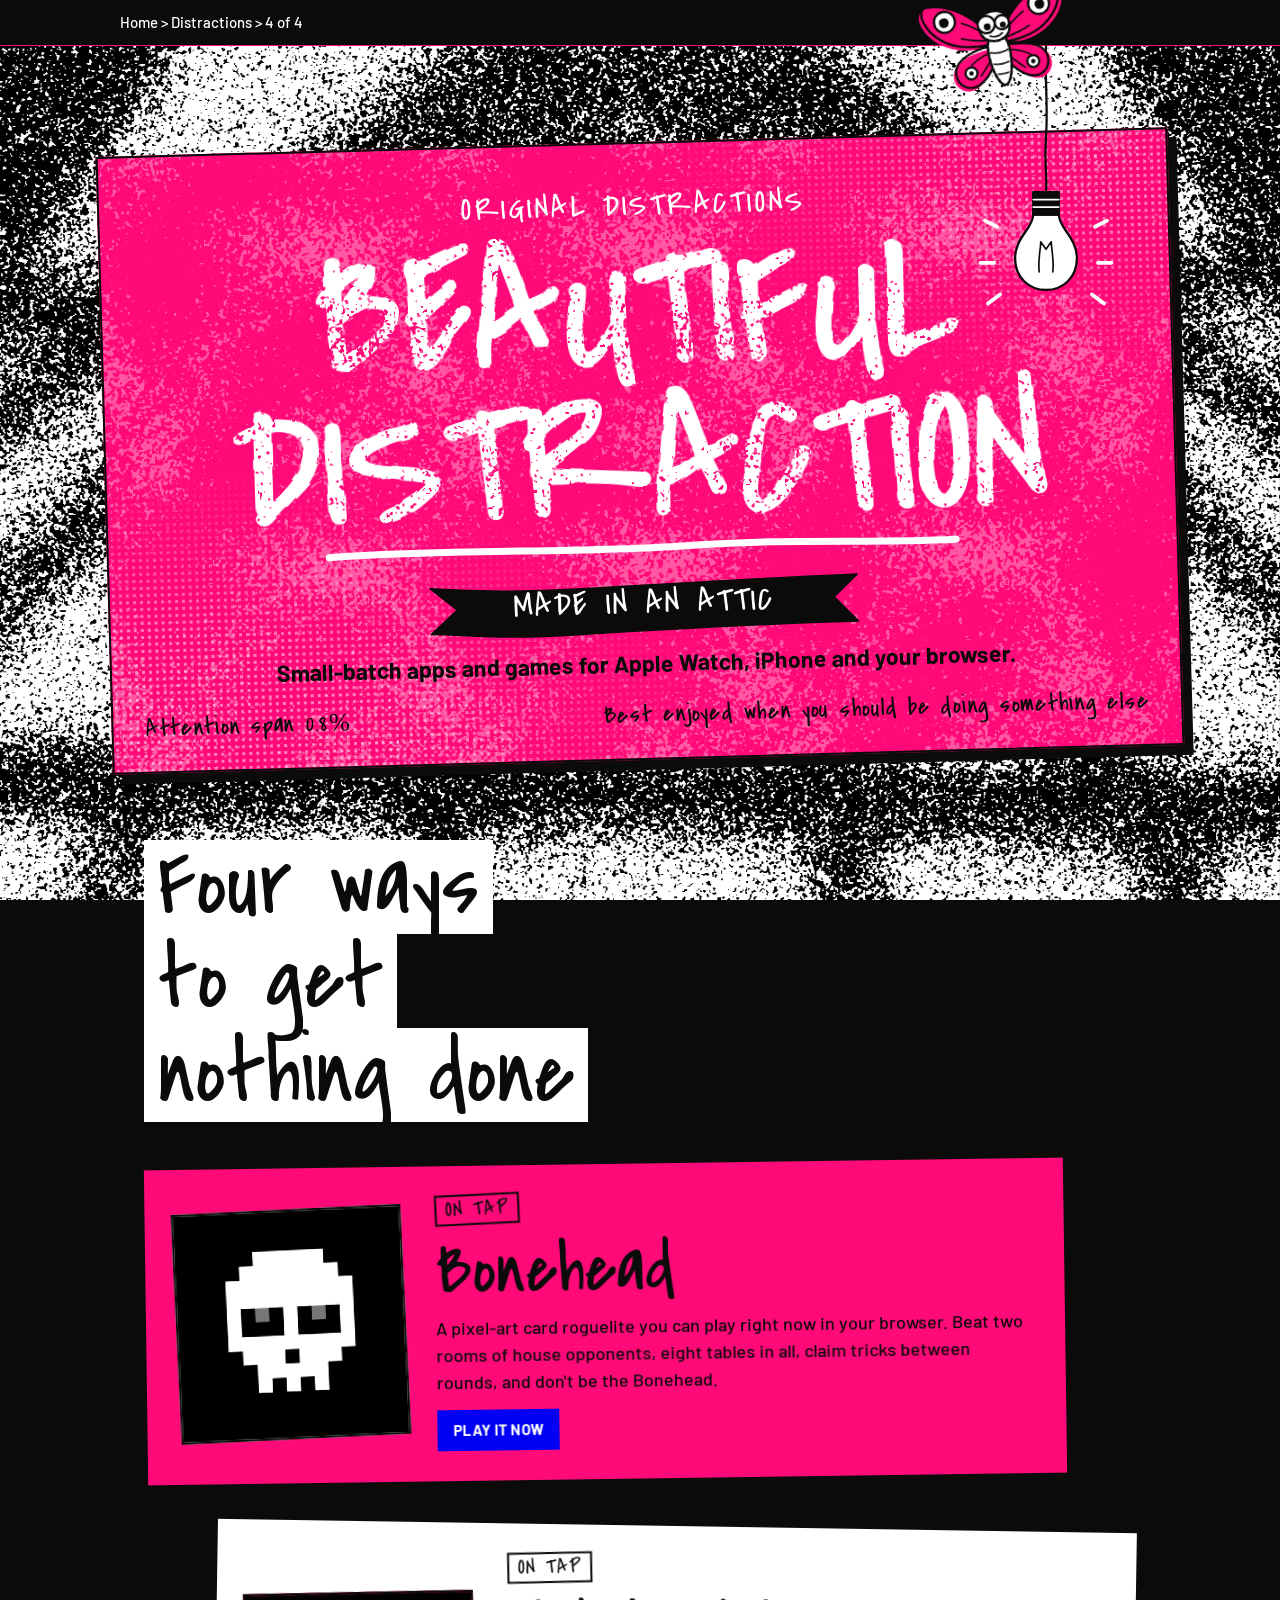
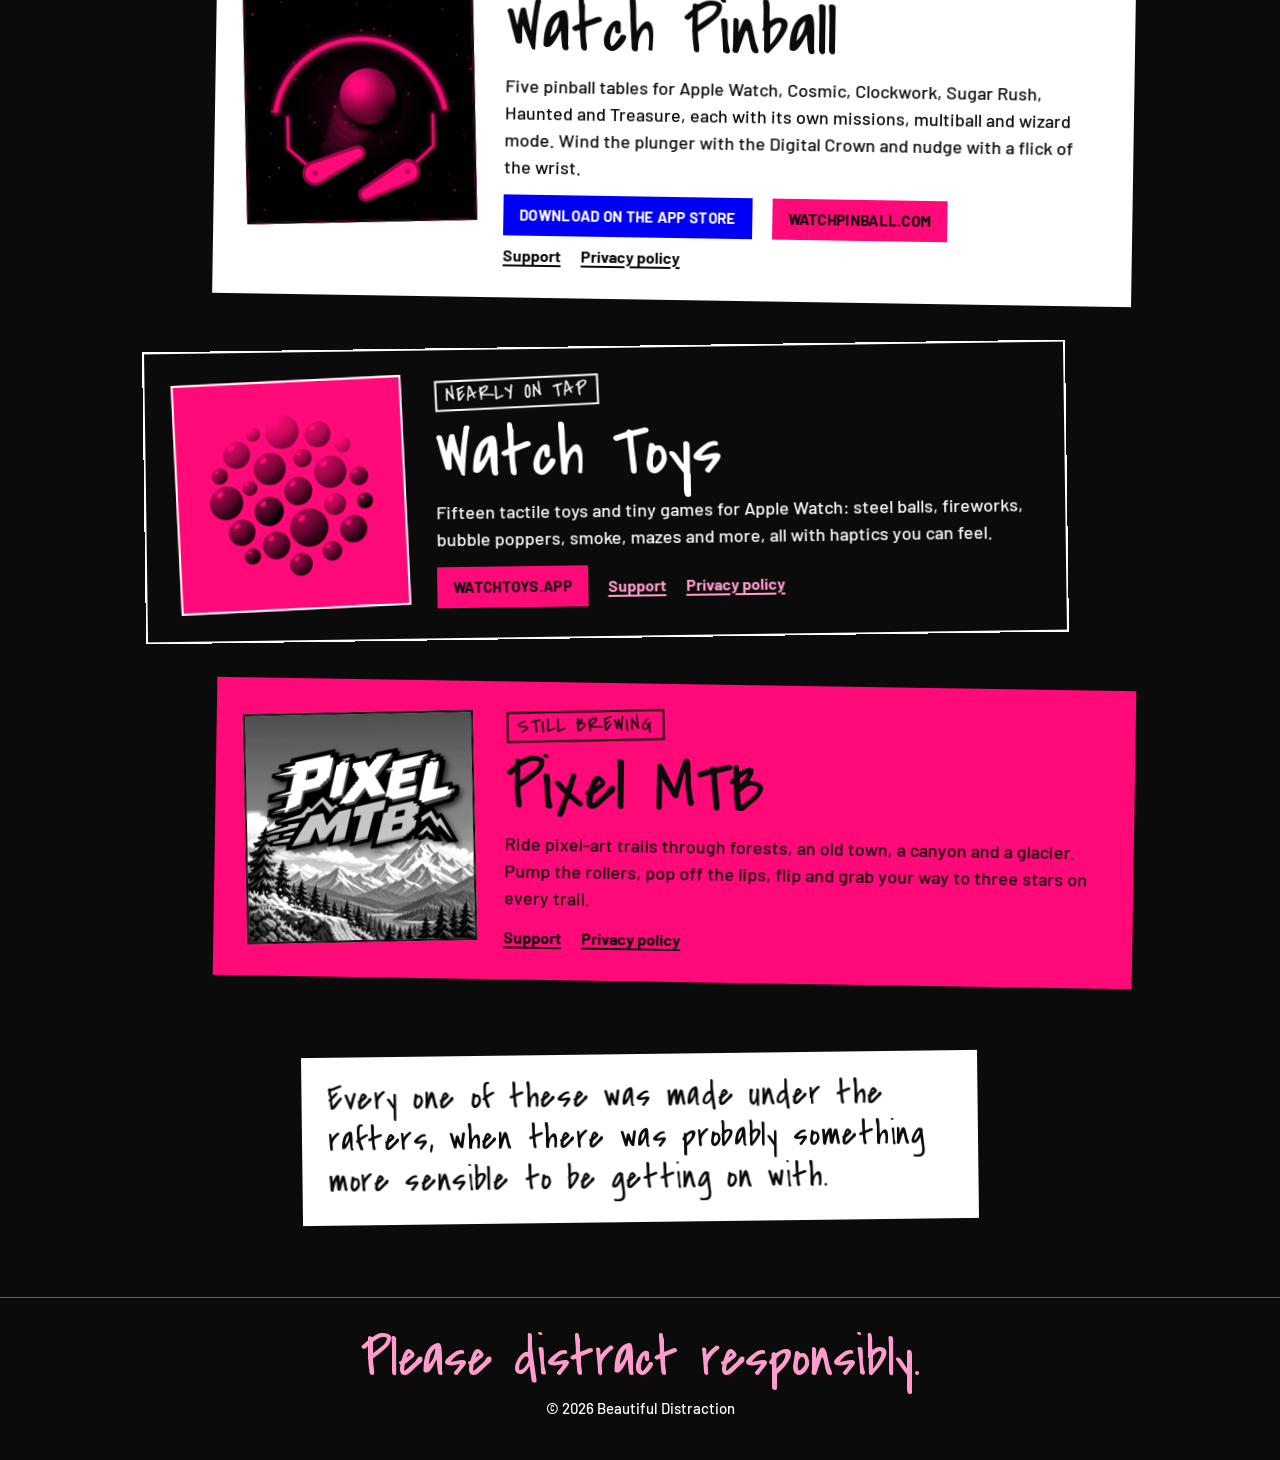
==== index.html @ 8933e2d2 "Home: five Pinball tables, website links become pink buttons Co-Authored-By: Claude Opus 5.5 <norepl" ====
<!doctype html>
<html lang="en">
<head>
<meta charset="utf-8">
<meta name="viewport" content="width=device-width, initial-scale=1">
<title>Beautiful Distraction</title>
<meta name="description" content="Small-batch apps and games for Apple Watch, iPhone and your browser.">
<link rel="canonical" href="https://beautifuldistraction.com/">
<meta property="og:title" content="Beautiful Distraction">
<meta property="og:description" content="Small-batch apps and games. Best enjoyed when you should be doing something else.">
<meta property="og:url" content="https://beautifuldistraction.com/">
<meta property="og:type" content="website">
<link rel="icon" href="images/favicon.svg" type="image/svg+xml">
<link rel="preconnect" href="https://fonts.googleapis.com">
<link rel="preconnect" href="https://fonts.gstatic.com" crossorigin>
<link href="https://fonts.googleapis.com/css2?family=Barlow:wght@500;700&family=Covered+By+Your+Grace&display=swap" rel="stylesheet">
<link rel="stylesheet" href="home/home.css">
</head>
<body>

<!-- Shared drawings: a rough-edge filter, and the moth's wing. -->
<svg width="0" height="0" class="defs" aria-hidden="true">
  <filter id="rough" x="-5%" y="-5%" width="110%" height="110%">
    <feTurbulence type="fractalNoise" baseFrequency="0.035" numOctaves="3" seed="4"/>
    <feDisplacementMap in="SourceGraphic" scale="4"/>
  </filter>
  <symbol id="wing" viewBox="0 0 200 170" overflow="visible">
    <path class="wing-fill" transform="translate(4 4)" d="M104 72C118 46 146 20 178 18c14-1 18 12 12 26-6 16-22 30-40 36-16 5-34 6-46 4Z"/>
    <path class="wing-fill" transform="translate(4 4)" d="M104 88c16-2 38 2 52 14 10 10 8 28-6 34-16 6-34-10-46-34Z"/>
    <path class="line" d="M104 72C118 46 146 20 178 18c14-1 18 12 12 26-6 16-22 30-40 36-16 5-34 6-46 4Z"/>
    <path class="line" d="M104 88c16-2 38 2 52 14 10 10 8 28-6 34-16 6-34-10-46-34Z"/>
    <path class="line thin" d="M108 76c10-10 22-20 34-26M110 80c12-2 24-4 36-10M112 96c10 2 20 6 28 12M110 102c6 8 14 16 20 22"/>
    <circle class="line paper" cx="164" cy="44" r="14"/>
    <circle class="solid" cx="165" cy="45" r="6.5"/>
    <circle class="line paper" cx="142" cy="118" r="8"/>
    <circle class="solid" cx="142" cy="118" r="3"/>
  </symbol>
</svg>

<div class="bar">
  <p>Home &gt; Distractions &gt; 4 of 4</p>
</div>

<header class="hero">
  <div class="label">
    <p class="kicker">Original distractions</p>
    <h1><span>Beautiful</span> <span>Distraction</span></h1>
    <svg class="stroke" viewBox="0 0 600 16" preserveAspectRatio="none" aria-hidden="true"><path d="M6 9C120 3 240 12 340 7s170 3 254 1"/></svg>
    <p class="ribbon">
      <svg viewBox="0 0 560 80" preserveAspectRatio="none" aria-hidden="true"><path d="M8 12c60 6 120 8 188 6s220-8 356-10l-30 30 30 34c-120 0-250 4-356 8S60 76 8 74l34-32Z"/></svg>
      <span>Made in an attic</span>
    </p>
    <p class="lede">Small-batch apps and games for Apple Watch, iPhone and your browser.</p>
    <div class="small-print">
      <span>Attention span 0.8%</span>
      <span>Best enjoyed when you should be doing something else</span>
    </div>
  </div>

  <div class="bulb" aria-hidden="true" title="Wake the moth">
    <svg viewBox="0 0 170 360">
      <path class="line" d="M85 0c-2 40 3 80 0 120s2 50 0 74"/>
      <g class="rays"><path d="M20 240 4 232M16 288H-2M24 330 8 342M150 240l16-8M154 288h18M146 330l16 12"/></g>
      <path class="glass-print" transform="translate(5 5)" d="M68 224c0 18-24 30-24 58 0 26 19 42 41 42s41-16 41-42c0-28-24-40-24-58Z"/>
      <path class="line glass" d="M68 224c0 18-24 30-24 58 0 26 19 42 41 42s41-16 41-42c0-28-24-40-24-58Z"/>
      <path class="line thin" d="M76 300c-2-16 2-30 2-40l7 10 7-10c0 10 4 24 2 40"/>
      <path class="line cap" d="M68 194h34v30H68Z"/>
      <path class="line thin" d="M68 204h34M68 214h34"/>
    </svg>
  </div>
  <p id="tink" class="tink" aria-hidden="true">tink!</p>
</header>

<main>
  <h2 class="knockout"><span>Four ways</span> <span>to get</span> <span>nothing done</span></h2>

  <div class="apps">
    <section class="app pink">
      <div class="print"><img src="images/bonehead-icon.png" alt="Bonehead icon" width="256" height="256"></div>
      <div>
        <p class="stamp">On tap</p>
        <h3>Bonehead</h3>
        <p>A pixel-art card roguelite you can play right now in your browser. Beat two rooms of house opponents, eight tables in all, claim tricks between rounds, and don't be the Bonehead.</p>
        <div class="links">
          <a class="store" href="https://messyp.github.io/bonehead/">Play it now</a>
        </div>
      </div>
    </section>

    <section class="app white">
      <div class="print"><img src="images/watch-pinball-icon.png" alt="Watch Pinball icon" width="256" height="256"></div>
      <div>
        <p class="stamp">On tap</p>
        <h3>Watch Pinball</h3>
        <p>Five pinball tables for Apple Watch, Cosmic, Clockwork, Sugar Rush, Haunted and Treasure, each with its own missions, multiball and wizard mode. Wind the plunger with the Digital Crown and nudge with a flick of the wrist.</p>
        <div class="links">
          <a class="store" href="https://apps.apple.com/app/id6822812366">Download on the App Store</a>
          <a class="site" href="https://watchpinball.com">watchpinball.com</a>
          <span class="minor"><a href="watch-pinball/">Support</a><a href="watch-pinball/privacy/">Privacy policy</a></span>
        </div>
      </div>
    </section>

    <section class="app black">
      <div class="print"><img src="images/watch-toys-icon.png" alt="Watch Toys icon" width="256" height="256"></div>
      <div>
        <p class="stamp">Nearly on tap</p>
        <h3>Watch Toys</h3>
        <p>Fifteen tactile toys and tiny games for Apple Watch: steel balls, fireworks, bubble poppers, smoke, mazes and more, all with haptics you can feel.</p>
        <div class="links">
          <a class="site" href="https://watchtoys.app">watchtoys.app</a>
          <span class="minor"><a href="watch-toys/">Support</a><a href="watch-toys/privacy/">Privacy policy</a></span>
        </div>
      </div>
    </section>

    <section class="app pink">
      <div class="print"><img src="images/pixel-mtb-icon.png" alt="Pixel MTB icon" width="256" height="256"></div>
      <div>
        <p class="stamp">Still brewing</p>
        <h3>Pixel MTB</h3>
        <p>Ride pixel-art trails through forests, an old town, a canyon and a glacier. Pump the rollers, pop off the lips, flip and grab your way to three stars on every trail.</p>
        <div class="links">
          <span class="minor"><a href="pixel-mtb/">Support</a><a href="pixel-mtb/privacy/">Privacy policy</a></span>
        </div>
      </div>
    </section>
  </div>

  <section class="note">
    <p>Every one of these was made under the rafters, when there was probably something more sensible to be getting on with.</p>
  </section>
</main>

<footer>
  <p class="sign-off">Please distract responsibly.</p>
  <p>© 2026 Beautiful Distraction</p>
</footer>

<!-- The moth. It ignores clicks, so it can never get in the way of a link. Click the bulb to wake it. -->
<svg id="moth" class="moth" viewBox="0 0 200 170" aria-hidden="true">
  <g class="wing-l"><use href="#wing" width="200" height="170" transform="translate(200 0) scale(-1 1)"/></g>
  <g class="wing-r"><use href="#wing" width="200" height="170"/></g>
  <g class="body">
    <path class="line thin" d="M92 44C86 30 78 22 66 14M108 44c6-14 14-22 26-30"/>
    <path class="line thin" d="M84 32l-8 2M79 26l-8 1M73 20l-7 0M116 32l8 2M121 26l8 1M127 20l7 0"/>
    <path class="line fuzz" d="M100 72c16 0 16 26 13 44-2 14-8 26-13 26s-11-12-13-26c-3-18-3-44 13-44Z"/>
    <path class="line thin" d="M88 96c8 3 16 3 24 0M90 112c7 2 13 2 20 0M93 126c5 1 9 1 14 0"/>
    <path class="line fuzz" d="M100 42c16 0 22 12 20 24-1 10-10 16-20 16s-19-6-20-16c-2-12 4-24 20-24Z"/>
    <circle class="line paper" cx="90" cy="58" r="11.5"/>
    <circle class="line paper" cx="111" cy="59" r="9.5"/>
    <g id="pupils"><circle class="solid" cx="90" cy="58" r="4.6"/><circle class="solid" cx="111" cy="59" r="4"/></g>
    <path class="line thin" d="M92 74c5 3 11 3 17-1"/>
  </g>
</svg>

<script src="home/moth.js"></script>
</body>
</html>
---- home/home.css ----
/* Beautiful Distraction: one loud ink, a photocopier and a marker pen. */
:root {
  --ink: #ff0a78;
  --ink-pale: #ff9ccb;
  --black: #0b0b0b;
  --paper: #fff;
  --blue: #0000f5;
  --display: "Covered By Your Grace", "Marker Felt", cursive;
  --hand: "Covered By Your Grace", "Marker Felt", cursive;
  --text: "Barlow", -apple-system, BlinkMacSystemFont, "Segoe UI", system-ui, sans-serif;
  --title: clamp(64px, 16vw, 176px);
  --heading: clamp(52px, 9vw, 92px);
  --name: clamp(50px, 6.6vw, 72px);
}

* { box-sizing: border-box; }
html { -webkit-text-size-adjust: 100%; }
body {
  margin: 0;
  overflow-x: hidden;
  background: var(--black);
  color: var(--black);
  font: 500 18px/1.5 var(--text);
}
body::before {               /* the photocopied attic, fixed behind everything */
  content: "";
  position: fixed;
  inset: 0;
  z-index: -1;
  background: url(paper.png) center / cover;
}
p, h1, h2, h3 { margin: 0; }
img { display: block; max-width: 100%; height: auto; }
.defs { position: absolute; }

/* Line drawing, shared by the moth and the bulb. */
.line { fill: none; stroke: var(--black); stroke-width: 3; stroke-linecap: round; stroke-linejoin: round; }
.line.thin { stroke-width: 2.2; }
.line.paper { fill: var(--paper); }
.line.fuzz { fill: var(--paper); stroke-dasharray: 5 2.5; stroke-width: 3.4; }
.solid { fill: var(--black); }
.wing-fill { fill: var(--ink); }

.bar { background: var(--black); color: var(--paper); border-bottom: 1px solid var(--ink); padding: 11px 24px; font-size: 15px; }
.bar p { max-width: 1040px; margin: 0 auto; }

/* The big label. */
.hero { position: relative; max-width: 1120px; margin: 0 auto; padding: 96px 24px 72px; }
.label {
  position: relative;
  overflow: hidden;
  padding: 44px 32px 30px;
  text-align: center;
  color: var(--paper);
  background: var(--ink);
  border: 2px solid var(--black);
  transform: rotate(-1.6deg);
  box-shadow: 9px 10px 0 var(--black);
}
.label::before {            /* halftone in two corners */
  content: "";
  position: absolute;
  inset: 0;
  background: radial-gradient(circle, rgba(255,255,255,.5) 1.3px, transparent 1.9px) 0 0 / 7px 7px;
  -webkit-mask-image: radial-gradient(60% 50% at 0% 100%, #000 45%, transparent 100%), radial-gradient(50% 45% at 100% 0%, #000 30%, transparent 100%);
          mask-image: radial-gradient(60% 50% at 0% 100%, #000 45%, transparent 100%), radial-gradient(50% 45% at 100% 0%, #000 30%, transparent 100%);
}
.label::after {             /* pale mottling across the flat colour */
  content: "";
  position: absolute;
  inset: 0;
  background: url(speck.png);
  opacity: .32;
  pointer-events: none;
}
.label > * { position: relative; z-index: 1; }
.kicker { font: 400 clamp(21px, 3.1vw, 32px)/1.1 var(--hand); letter-spacing: .08em; text-transform: uppercase; }
h1 {
  margin: 12px 0 2px;
  font: 400 var(--title)/.86 var(--display);
  text-transform: uppercase;
  -webkit-text-stroke: .012em currentColor;
  filter: url(#rough);
  -webkit-mask-image: url(ink.png);
          mask-image: url(ink.png);
}
h1 span { display: block; }
.stroke { display: block; width: min(76%, 640px); height: 16px; margin: 0 auto 18px; overflow: visible; }
.stroke path { fill: none; stroke: var(--paper); stroke-width: 7; stroke-linecap: round; vector-effect: non-scaling-stroke; }
.ribbon { position: relative; width: min(100%, 440px); margin: 0 auto 16px; padding: 12px 36px 13px; font: 400 clamp(23px, 3.4vw, 34px)/1 var(--hand); letter-spacing: .06em; text-transform: uppercase; }
.ribbon svg { position: absolute; inset: 0; width: 100%; height: 100%; overflow: visible; }
.ribbon path { fill: var(--black); stroke: var(--black); stroke-width: 2; stroke-linejoin: round; }
.ribbon span { position: relative; }
.lede { font: 700 clamp(18px, 2.2vw, 23px)/1.3 var(--text); color: var(--black); }
.small-print {
  display: flex;
  justify-content: space-between;
  gap: 8px 24px;
  flex-wrap: wrap;
  margin-top: 22px;
  color: var(--black);
  font: 400 25px/1.1 var(--hand);
  letter-spacing: .03em;
}

/* The bulb hangs from the bar, over the label's corner. */
.bulb { cursor: pointer; position: absolute; top: 0; right: clamp(8px, 7vw, 92px); z-index: 3; width: clamp(86px, 12vw, 128px); transform-origin: 50% 0; animation: sway 7s ease-in-out infinite; }
.bulb svg { display: block; overflow: visible; }
.glass { fill: var(--paper); }
.glass-print { fill: var(--ink); }
.cap { fill: var(--black); }
.bulb .thin + .cap + .thin { stroke: var(--paper); }
.rays path { fill: none; stroke: var(--paper); stroke-width: 5; stroke-linecap: round; paint-order: stroke; }
.bulb.bonk { animation: bonk .5s ease-out; }
@keyframes sway { 50% { transform: rotate(1.4deg); } 0%, 100% { transform: rotate(-1.4deg); } }
@keyframes bonk { 25% { transform: rotate(-5deg); } 60% { transform: rotate(3deg); } 100% { transform: rotate(0); } }

.tink {
  position: fixed;
  left: 0; top: 0;
  z-index: 11;
  margin: 0;
  padding: 0 8px 1px;
  background: var(--black);
  color: var(--paper);
  font: 400 26px/1.1 var(--hand);
  letter-spacing: .04em;
  opacity: 0;
  pointer-events: none;
}
.tink.on { animation: tink .8s ease-out; }
@keyframes tink { 0% { opacity: 1; translate: 0 0; rotate: -8deg; } 70% { opacity: 1; } 100% { opacity: 0; translate: 10px -26px; rotate: 5deg; } }

/* The moth. */
.moth { position: fixed; left: 0; top: 0; z-index: 10; width: 150px; pointer-events: none; overflow: visible; will-change: transform; }
.wing-l, .wing-r { transform-box: view-box; transform-origin: 100px 85px; animation: flap .15s ease-in-out infinite alternate; }
@keyframes flap { to { transform: scaleX(.5); } }
.moth.resting .wing-l, .moth.resting .wing-r { animation: none; transform: scaleX(.68); transition: transform .4s; }

/* Page content. */
main { max-width: 1040px; margin: 0 auto; padding: 0 24px; }
.knockout { margin: 8px 0 40px; font: 400 var(--heading)/1 var(--display); }
.knockout span { display: table; padding: 0 14px 2px; background: var(--paper); }

.apps { display: grid; gap: 44px; }
.app {
  position: relative;
  display: grid;
  grid-template-columns: minmax(0, 230px) 1fr;
  gap: 30px;
  align-items: center;
  padding: 28px 30px 30px;
  border: 2px solid var(--black);
}
.app:nth-child(odd)  { transform: rotate(-.8deg); margin-right: 7%; }
.app:nth-child(even) { transform: rotate(.9deg); margin-left: 7%; }
.pink  { background: var(--ink); }
.white { background: var(--paper); }
.black { background: var(--black); border-color: var(--paper); color: var(--paper); }
.app h3 { font: 400 var(--name)/1 var(--display); margin: 2px 0 8px; }
.app p { margin-bottom: 14px; }

/* App icons printed in one ink. Point at one and it shows its true colours. */
.print { background: var(--ink); border: 2px solid var(--black); transform: rotate(-2deg); }
.pink .print { background: var(--paper); }
.black .print { border-color: var(--paper); }
.print img { width: 100%; filter: grayscale(1) contrast(1.3); mix-blend-mode: multiply; transition: filter .2s; }
.app:hover .print img { filter: none; mix-blend-mode: normal; }

.stamp {
  display: inline-block;
  margin: 0 0 8px !important;
  padding: 1px 9px 2px;
  font: 400 21px/1.15 var(--hand);
  letter-spacing: .05em;
  text-transform: uppercase;
  border: 2px solid currentColor;
  transform: rotate(-2deg);
}
.links { display: flex; flex-wrap: wrap; align-items: center; gap: 8px 20px; font-weight: 700; font-size: 16px; }
.links a { color: inherit; text-underline-offset: 3px; text-decoration-thickness: 2px; }
.black .links a { color: var(--ink-pale); }
.minor { display: flex; gap: 20px; }
.links a:focus-visible { outline: 3px solid var(--blue); outline-offset: 2px; }
.links a.store { padding: 9px 16px; background: var(--blue); color: var(--paper); text-decoration: none; letter-spacing: .02em; text-transform: uppercase; font-size: 15px; }
.links a.store:hover { background: var(--ink); color: var(--black); }
.links a.site { padding: 9px 16px; background: var(--ink); color: var(--black); text-decoration: none; letter-spacing: .02em; text-transform: uppercase; font-size: 15px; }
.links a.site:hover { background: var(--blue); color: var(--paper); }

.note { margin: 68px auto 0; max-width: 680px; padding: 22px 26px 24px; background: var(--paper); border: 2px solid var(--black); transform: rotate(-.7deg); font: 400 clamp(26px, 3.6vw, 34px)/1.2 var(--hand); letter-spacing: .02em; }

footer { margin-top: 72px; padding: 30px 24px 40px; background: var(--black); color: var(--paper); text-align: center; font-size: 15px; border-top: 1px solid var(--ink); }
.sign-off { font: 400 clamp(38px, 5.4vw, 56px)/1.1 var(--display); color: var(--ink-pale); margin-bottom: 8px; }

@media (max-width: 640px) {
  body { font-size: 17px; }
  .bar { padding-inline: 16px; }
  .hero { padding: 132px 16px 52px; }
  .label { padding: 30px 16px 22px; box-shadow: 6px 7px 0 var(--black); }
  main { padding: 0 16px; }
  .app { grid-template-columns: 1fr; gap: 18px; padding: 20px 18px 22px; }
  .app:nth-child(n) { margin-inline: 0; }
  .print { width: 150px; }
  .small-print { justify-content: center; text-align: center; }
  .moth { width: 96px; }
}

@media (prefers-reduced-motion: reduce) {
  .bulb, .bulb.bonk, .wing-l, .wing-r, .tink.on { animation: none; }
}
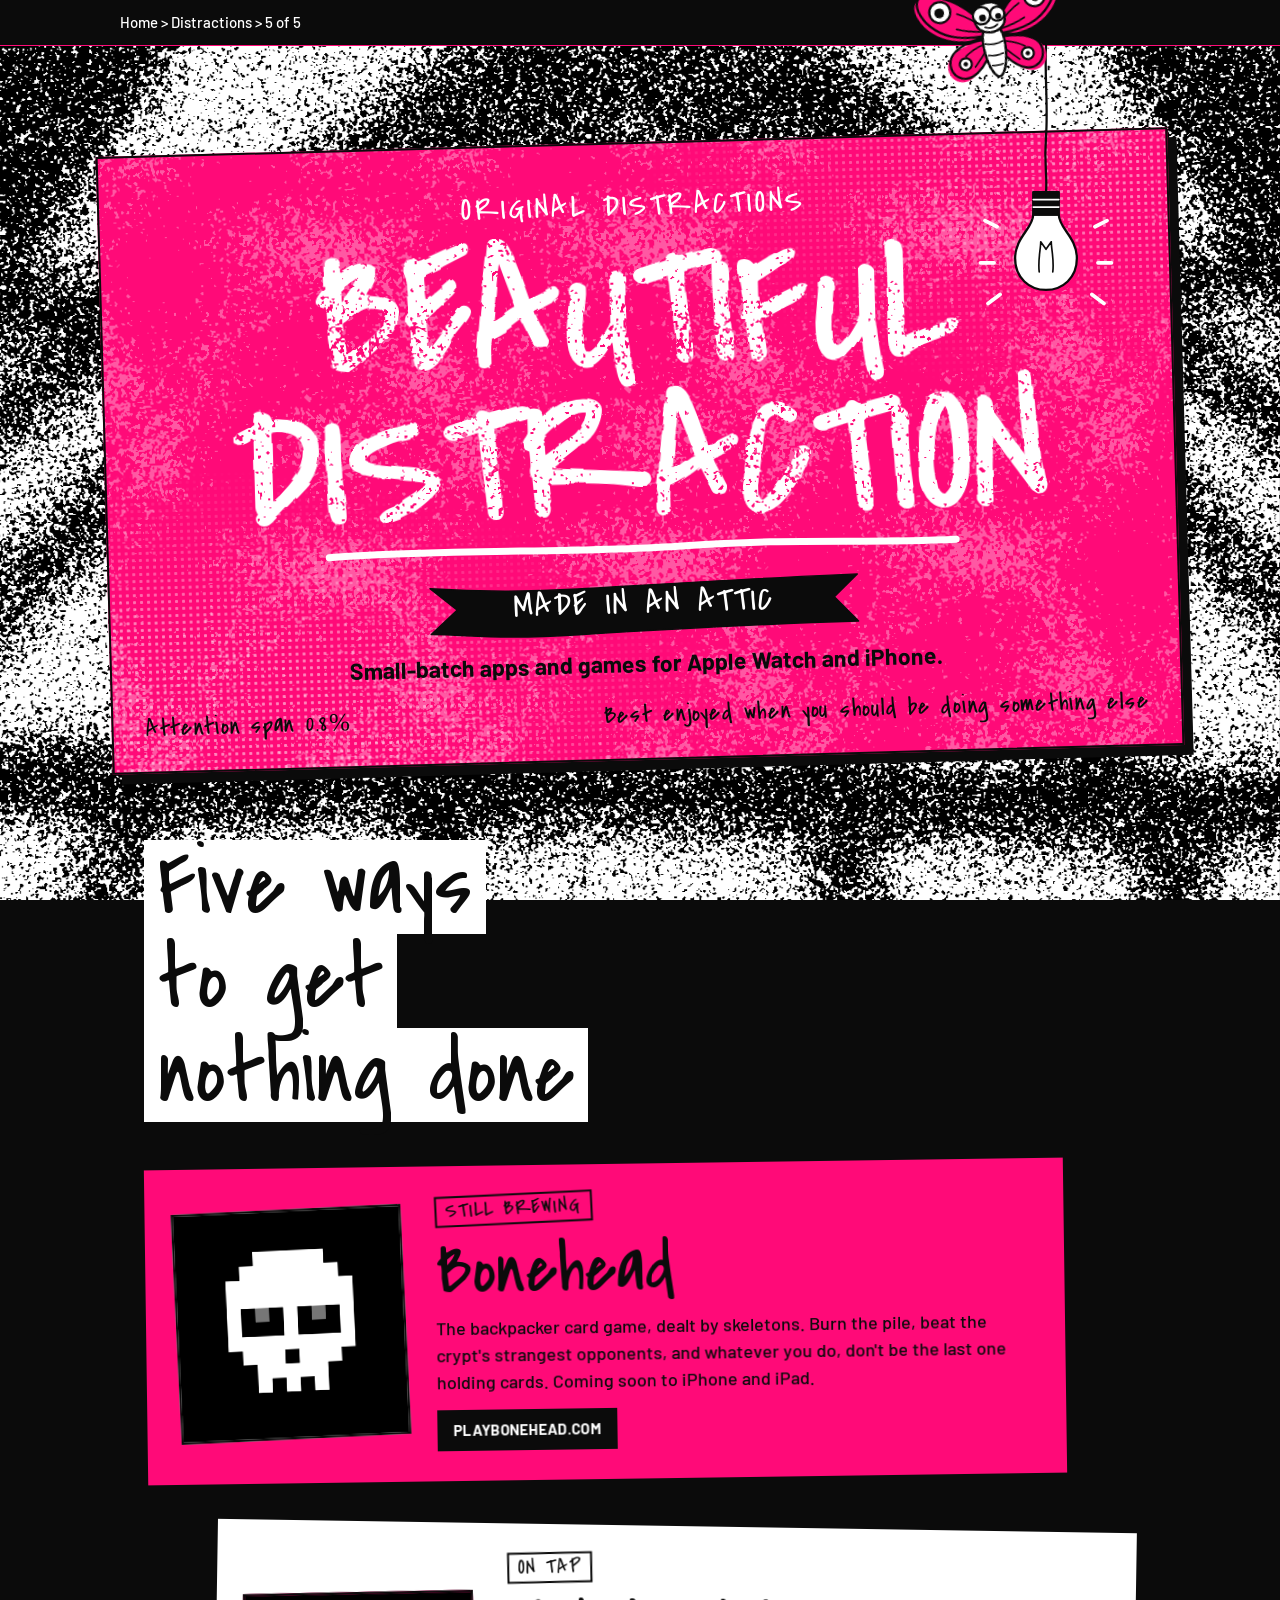
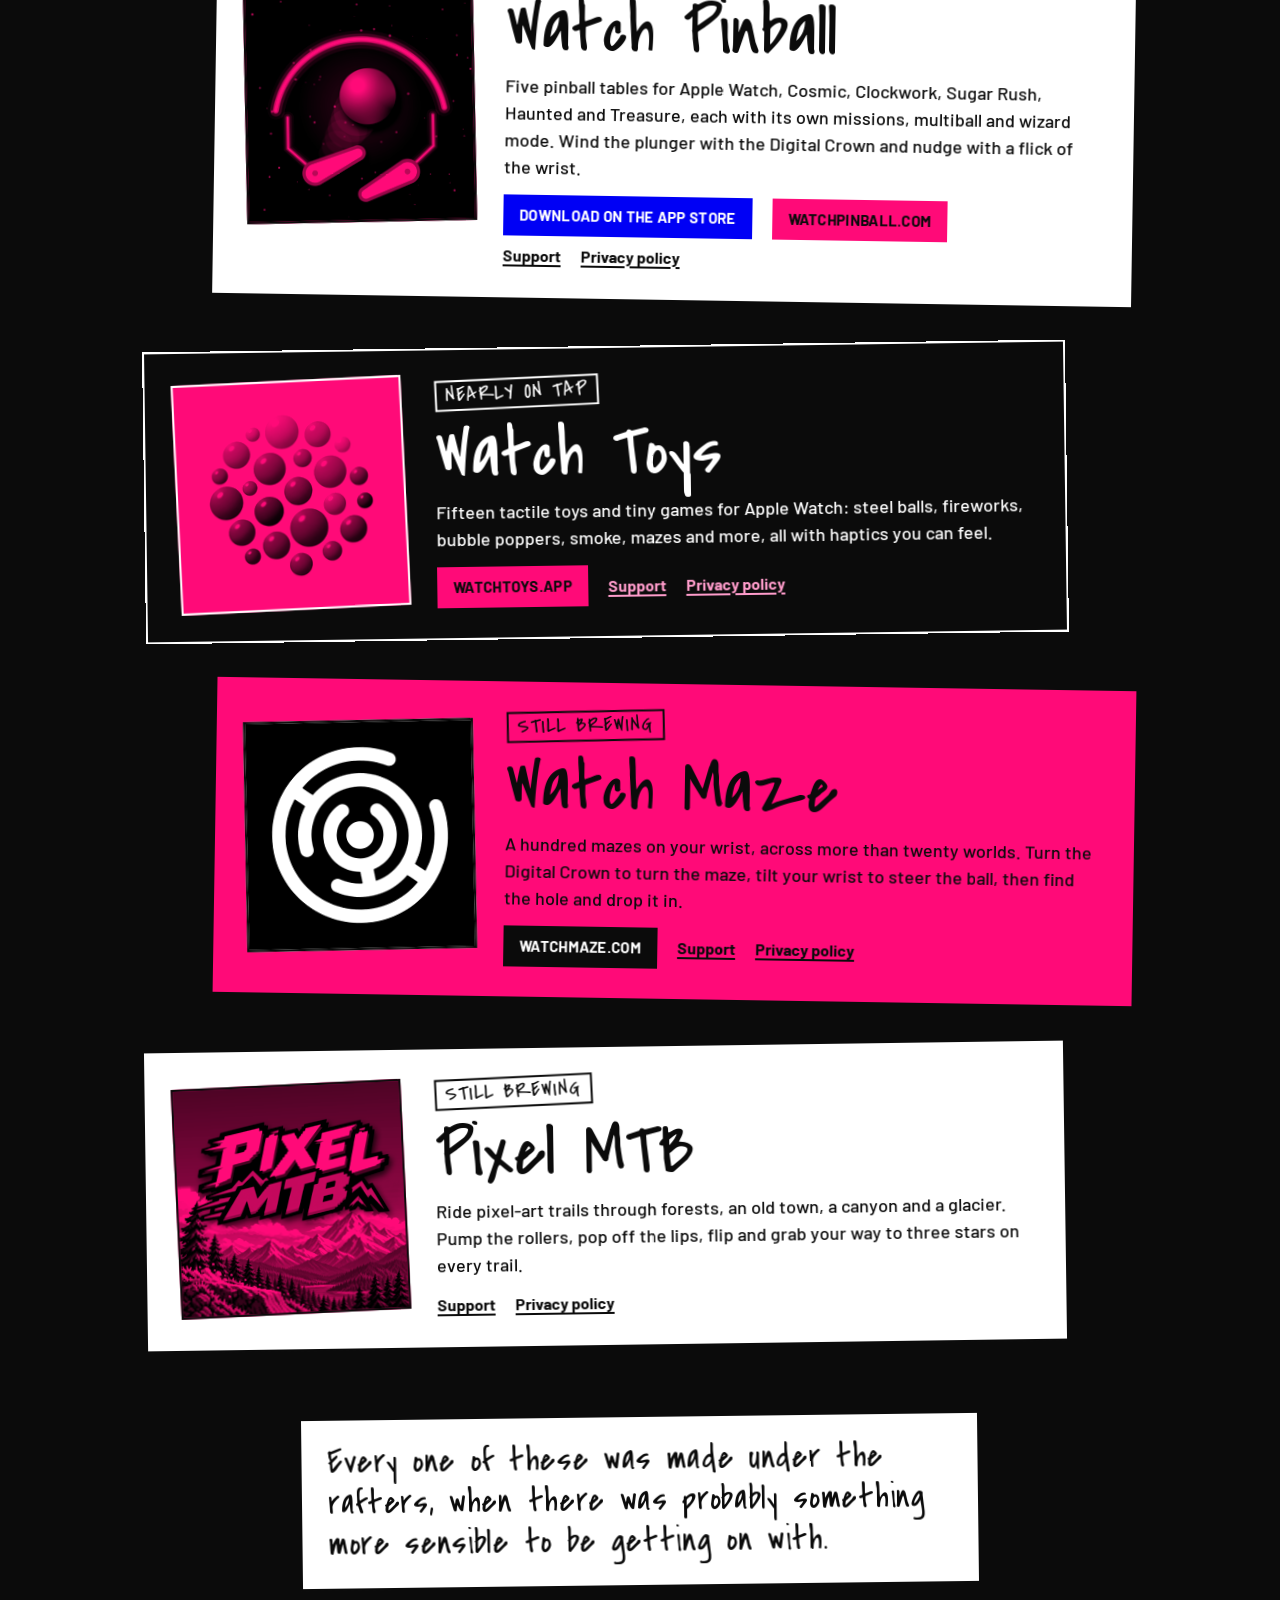
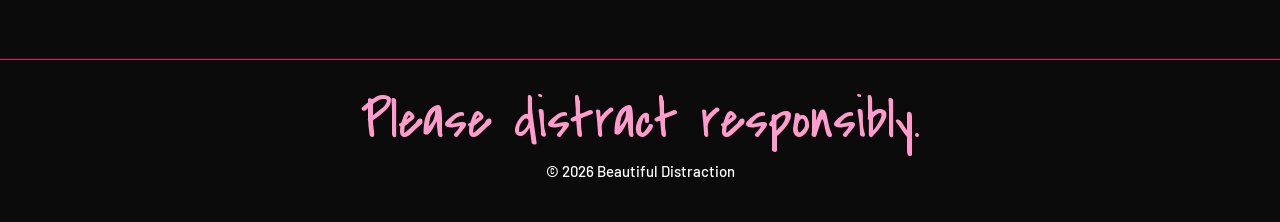
==== commit 9a8259e5: "Home: add Watch Maze, Bonehead links to playbonehead.com Watch Maze gets a card linking to watchmaze" ====
--- a/index.html
+++ b/index.html
@@ -4,7 +4,7 @@
 <meta charset="utf-8">
 <meta name="viewport" content="width=device-width, initial-scale=1">
 <title>Beautiful Distraction</title>
-<meta name="description" content="Small-batch apps and games for Apple Watch, iPhone and your browser.">
+<meta name="description" content="Small-batch apps and games for Apple Watch and iPhone.">
 <link rel="canonical" href="https://beautifuldistraction.com/">
 <meta property="og:title" content="Beautiful Distraction">
 <meta property="og:description" content="Small-batch apps and games. Best enjoyed when you should be doing something else.">
@@ -38,7 +38,7 @@
 </svg>
 
 <div class="bar">
-  <p>Home &gt; Distractions &gt; 4 of 4</p>
+  <p>Home &gt; Distractions &gt; 5 of 5</p>
 </div>
 
 <header class="hero">
@@ -50,7 +50,7 @@
       <svg viewBox="0 0 560 80" preserveAspectRatio="none" aria-hidden="true"><path d="M8 12c60 6 120 8 188 6s220-8 356-10l-30 30 30 34c-120 0-250 4-356 8S60 76 8 74l34-32Z"/></svg>
       <span>Made in an attic</span>
     </p>
-    <p class="lede">Small-batch apps and games for Apple Watch, iPhone and your browser.</p>
+    <p class="lede">Small-batch apps and games for Apple Watch and iPhone.</p>
     <div class="small-print">
       <span>Attention span 0.8%</span>
       <span>Best enjoyed when you should be doing something else</span>
@@ -72,17 +72,17 @@
 </header>
 
 <main>
-  <h2 class="knockout"><span>Four ways</span> <span>to get</span> <span>nothing done</span></h2>
+  <h2 class="knockout"><span>Five ways</span> <span>to get</span> <span>nothing done</span></h2>
 
   <div class="apps">
     <section class="app pink">
       <div class="print"><img src="images/bonehead-icon.png" alt="Bonehead icon" width="256" height="256"></div>
       <div>
-        <p class="stamp">On tap</p>
+        <p class="stamp">Still brewing</p>
         <h3>Bonehead</h3>
-        <p>A pixel-art card roguelite you can play right now in your browser. Beat two rooms of house opponents, eight tables in all, claim tricks between rounds, and don't be the Bonehead.</p>
+        <p>The backpacker card game, dealt by skeletons. Burn the pile, beat the crypt's strangest opponents, and whatever you do, don't be the last one holding cards. Coming soon to iPhone and iPad.</p>
         <div class="links">
-          <a class="store" href="https://messyp.github.io/bonehead/">Play it now</a>
+          <a class="site" href="https://playbonehead.com">playbonehead.com</a>
         </div>
       </div>
     </section>
@@ -115,6 +115,19 @@
     </section>
 
     <section class="app pink">
+      <div class="print"><img src="images/watch-maze-icon.png" alt="Watch Maze icon" width="256" height="256"></div>
+      <div>
+        <p class="stamp">Still brewing</p>
+        <h3>Watch Maze</h3>
+        <p>A hundred mazes on your wrist, across more than twenty worlds. Turn the Digital Crown to turn the maze, tilt your wrist to steer the ball, then find the hole and drop it in.</p>
+        <div class="links">
+          <a class="site" href="https://watchmaze.com">watchmaze.com</a>
+          <span class="minor"><a href="https://watchmaze.com/support/">Support</a><a href="https://watchmaze.com/privacy/">Privacy policy</a></span>
+        </div>
+      </div>
+    </section>
+
+    <section class="app white">
       <div class="print"><img src="images/pixel-mtb-icon.png" alt="Pixel MTB icon" width="256" height="256"></div>
       <div>
         <p class="stamp">Still brewing</p>
--- a/home/home.css
+++ b/home/home.css
@@ -186,6 +186,8 @@
 .links a.store:hover { background: var(--ink); color: var(--black); }
 .links a.site { padding: 9px 16px; background: var(--ink); color: var(--black); text-decoration: none; letter-spacing: .02em; text-transform: uppercase; font-size: 15px; }
 .links a.site:hover { background: var(--blue); color: var(--paper); }
+.pink .links a.site { background: var(--black); color: var(--paper); }
+.pink .links a.site:hover { background: var(--blue); }
 
 .note { margin: 68px auto 0; max-width: 680px; padding: 22px 26px 24px; background: var(--paper); border: 2px solid var(--black); transform: rotate(-.7deg); font: 400 clamp(26px, 3.6vw, 34px)/1.2 var(--hand); letter-spacing: .02em; }
 
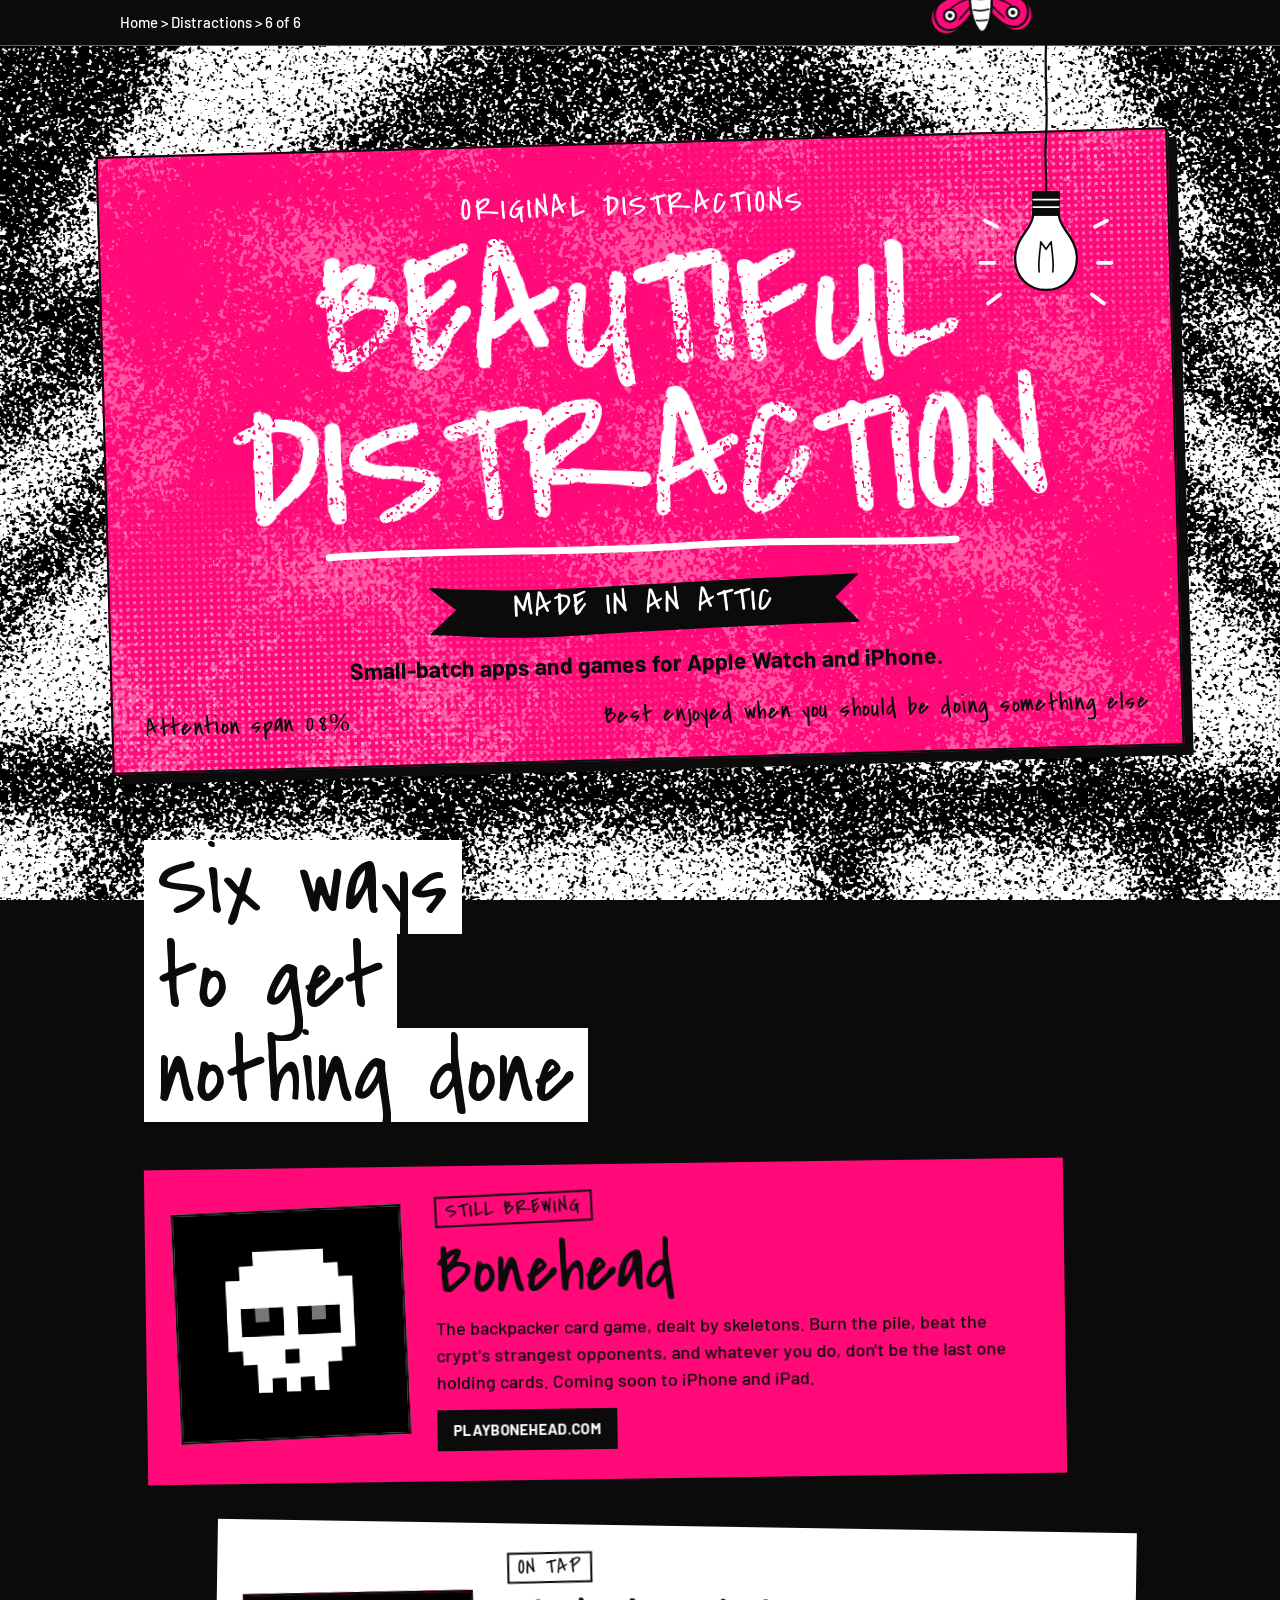
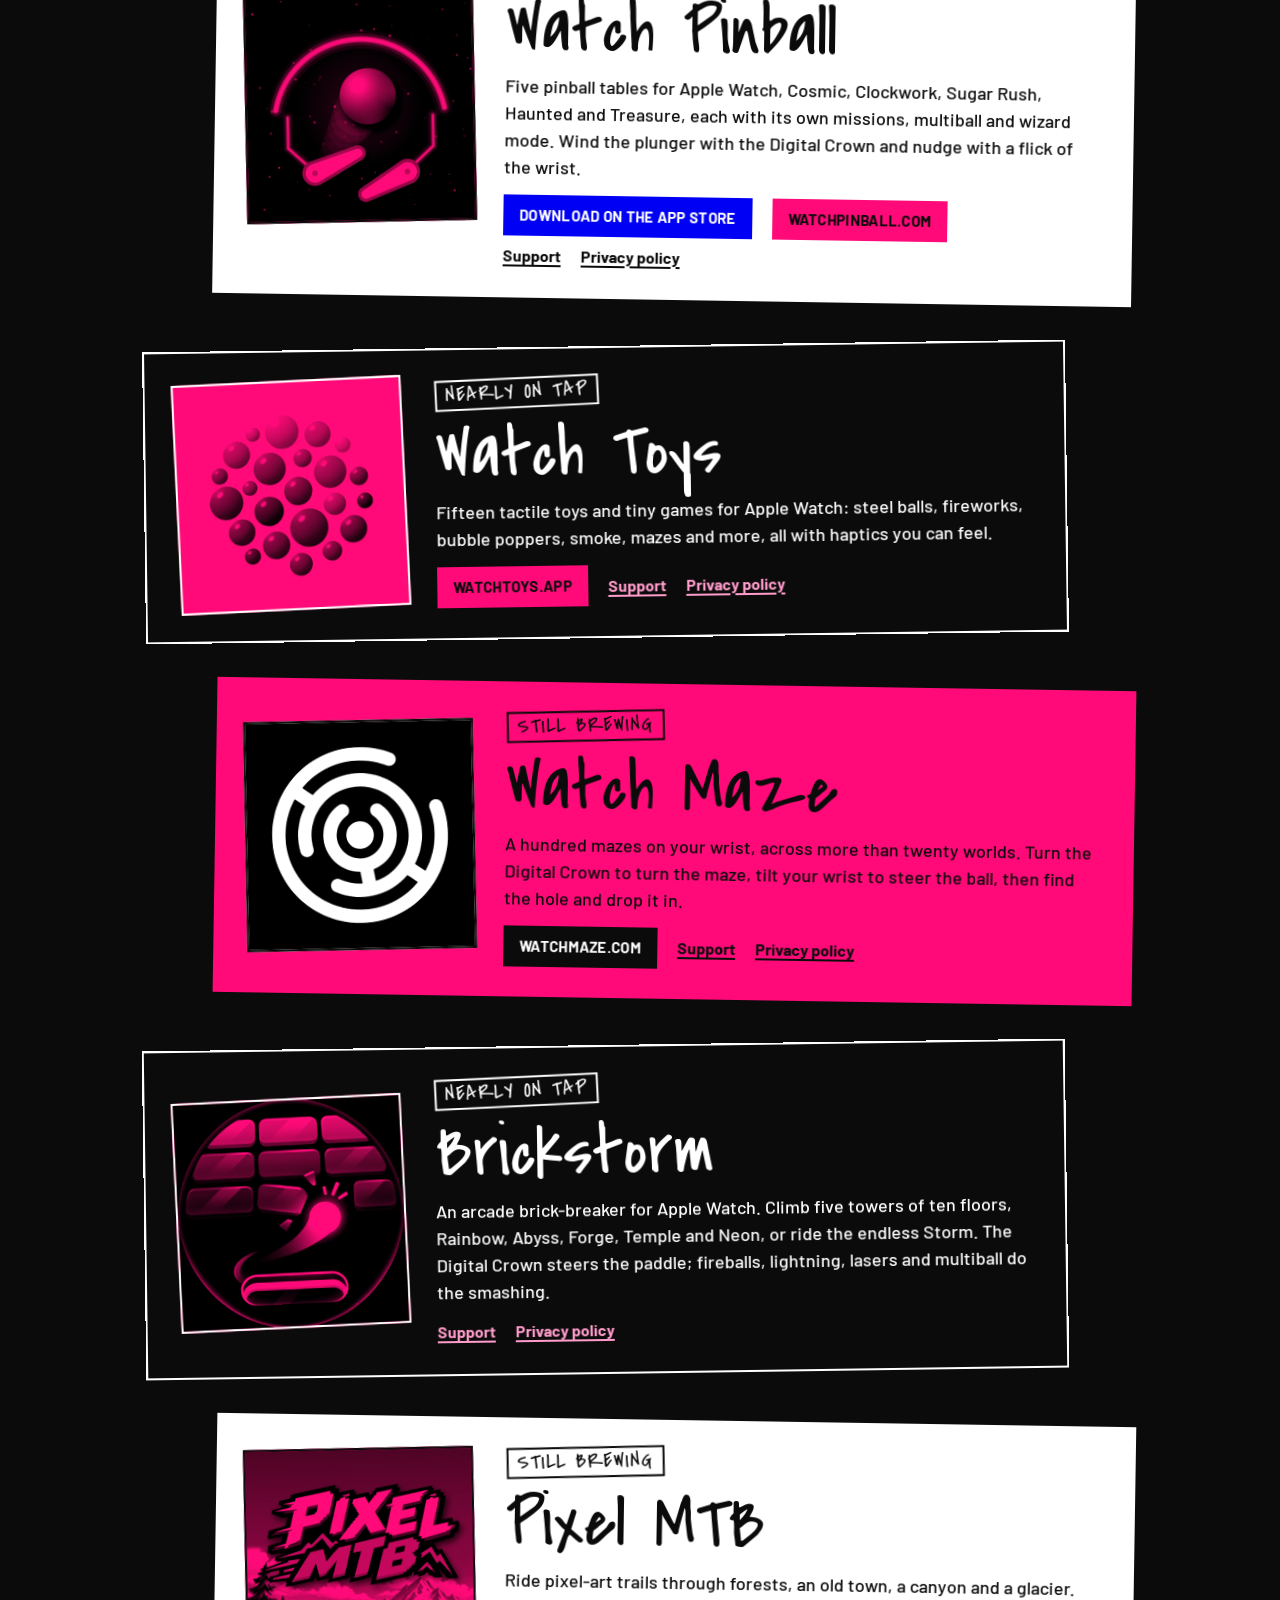
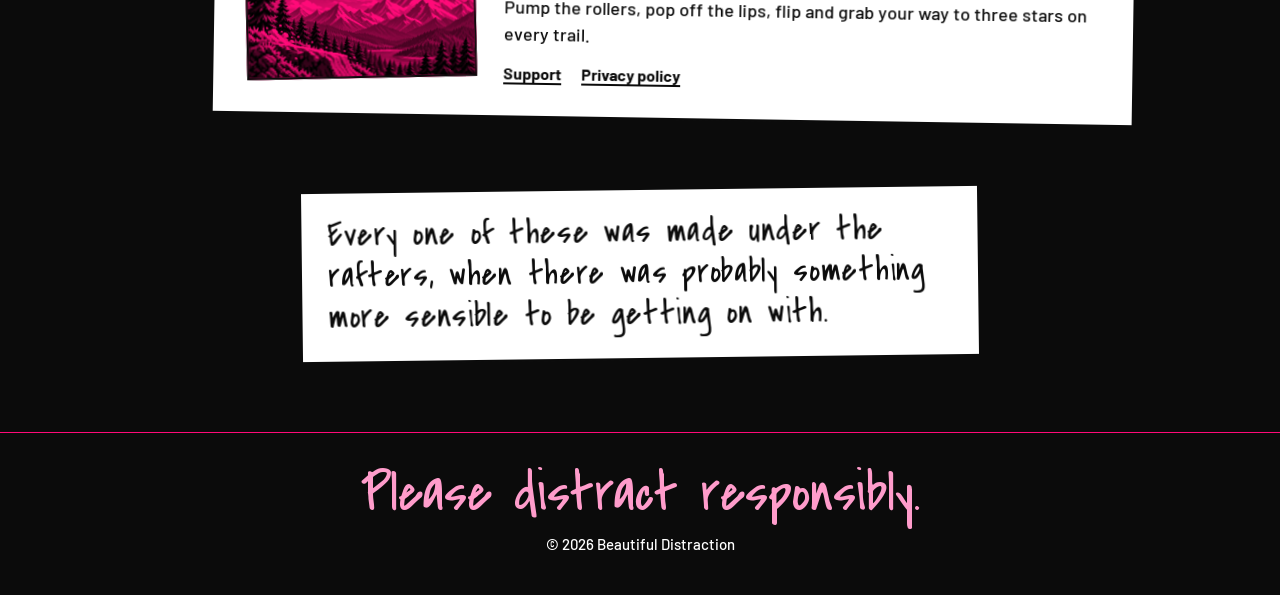
==== commit bba97a32: "Brickstorm: support and privacy pages, home card (coming soon) Co-Authored-By: Claude Opus 5.5 <nore" ====
--- a/index.html
+++ b/index.html
@@ -38,7 +38,7 @@
 </svg>
 
 <div class="bar">
-  <p>Home &gt; Distractions &gt; 5 of 5</p>
+  <p>Home &gt; Distractions &gt; 6 of 6</p>
 </div>
 
 <header class="hero">
@@ -72,7 +72,7 @@
 </header>
 
 <main>
-  <h2 class="knockout"><span>Five ways</span> <span>to get</span> <span>nothing done</span></h2>
+  <h2 class="knockout"><span>Six ways</span> <span>to get</span> <span>nothing done</span></h2>
 
   <div class="apps">
     <section class="app pink">
@@ -127,6 +127,18 @@
       </div>
     </section>
 
+    <section class="app black">
+      <div class="print"><img src="images/brickstorm-icon.png" alt="Brickstorm icon" width="256" height="256"></div>
+      <div>
+        <p class="stamp">Nearly on tap</p>
+        <h3>Brickstorm</h3>
+        <p>An arcade brick-breaker for Apple Watch. Climb five towers of ten floors, Rainbow, Abyss, Forge, Temple and Neon, or ride the endless Storm. The Digital Crown steers the paddle; fireballs, lightning, lasers and multiball do the smashing.</p>
+        <div class="links">
+          <span class="minor"><a href="brickstorm/">Support</a><a href="brickstorm/privacy/">Privacy policy</a></span>
+        </div>
+      </div>
+    </section>
+
     <section class="app white">
       <div class="print"><img src="images/pixel-mtb-icon.png" alt="Pixel MTB icon" width="256" height="256"></div>
       <div>
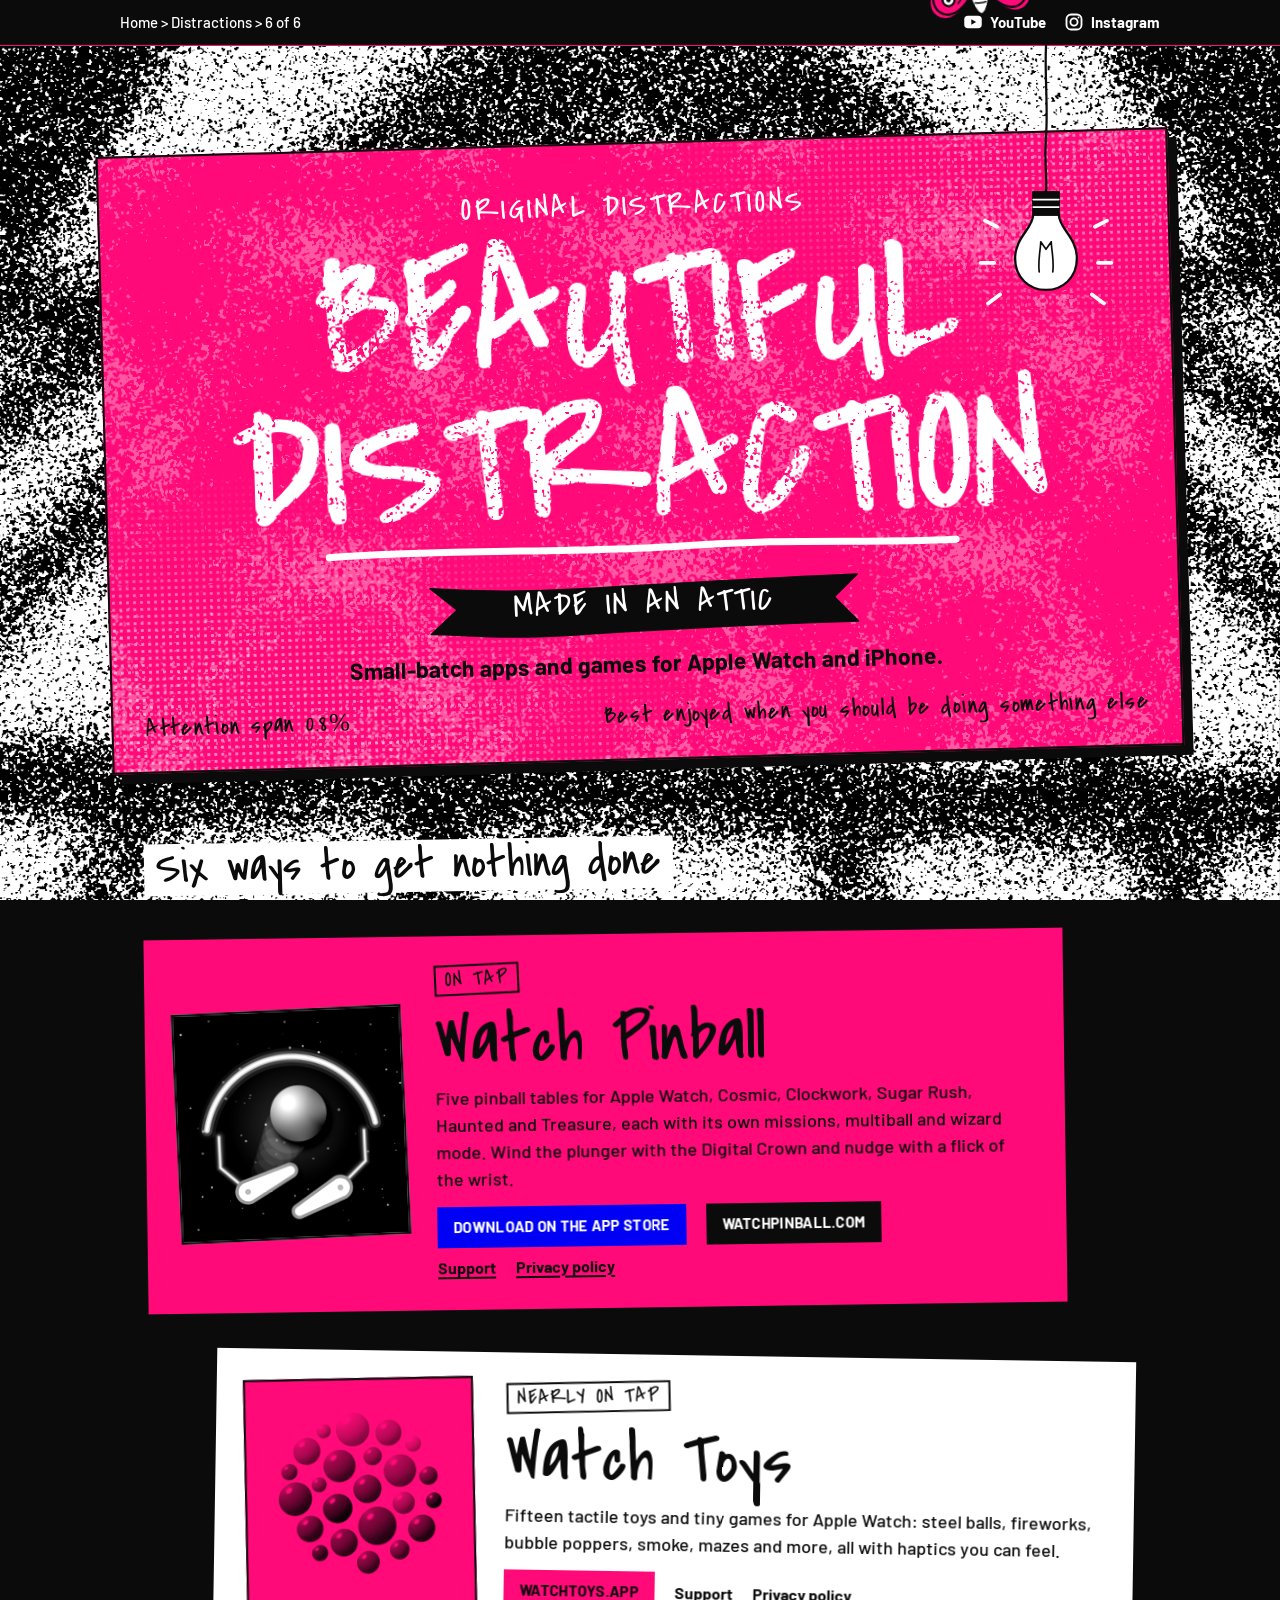
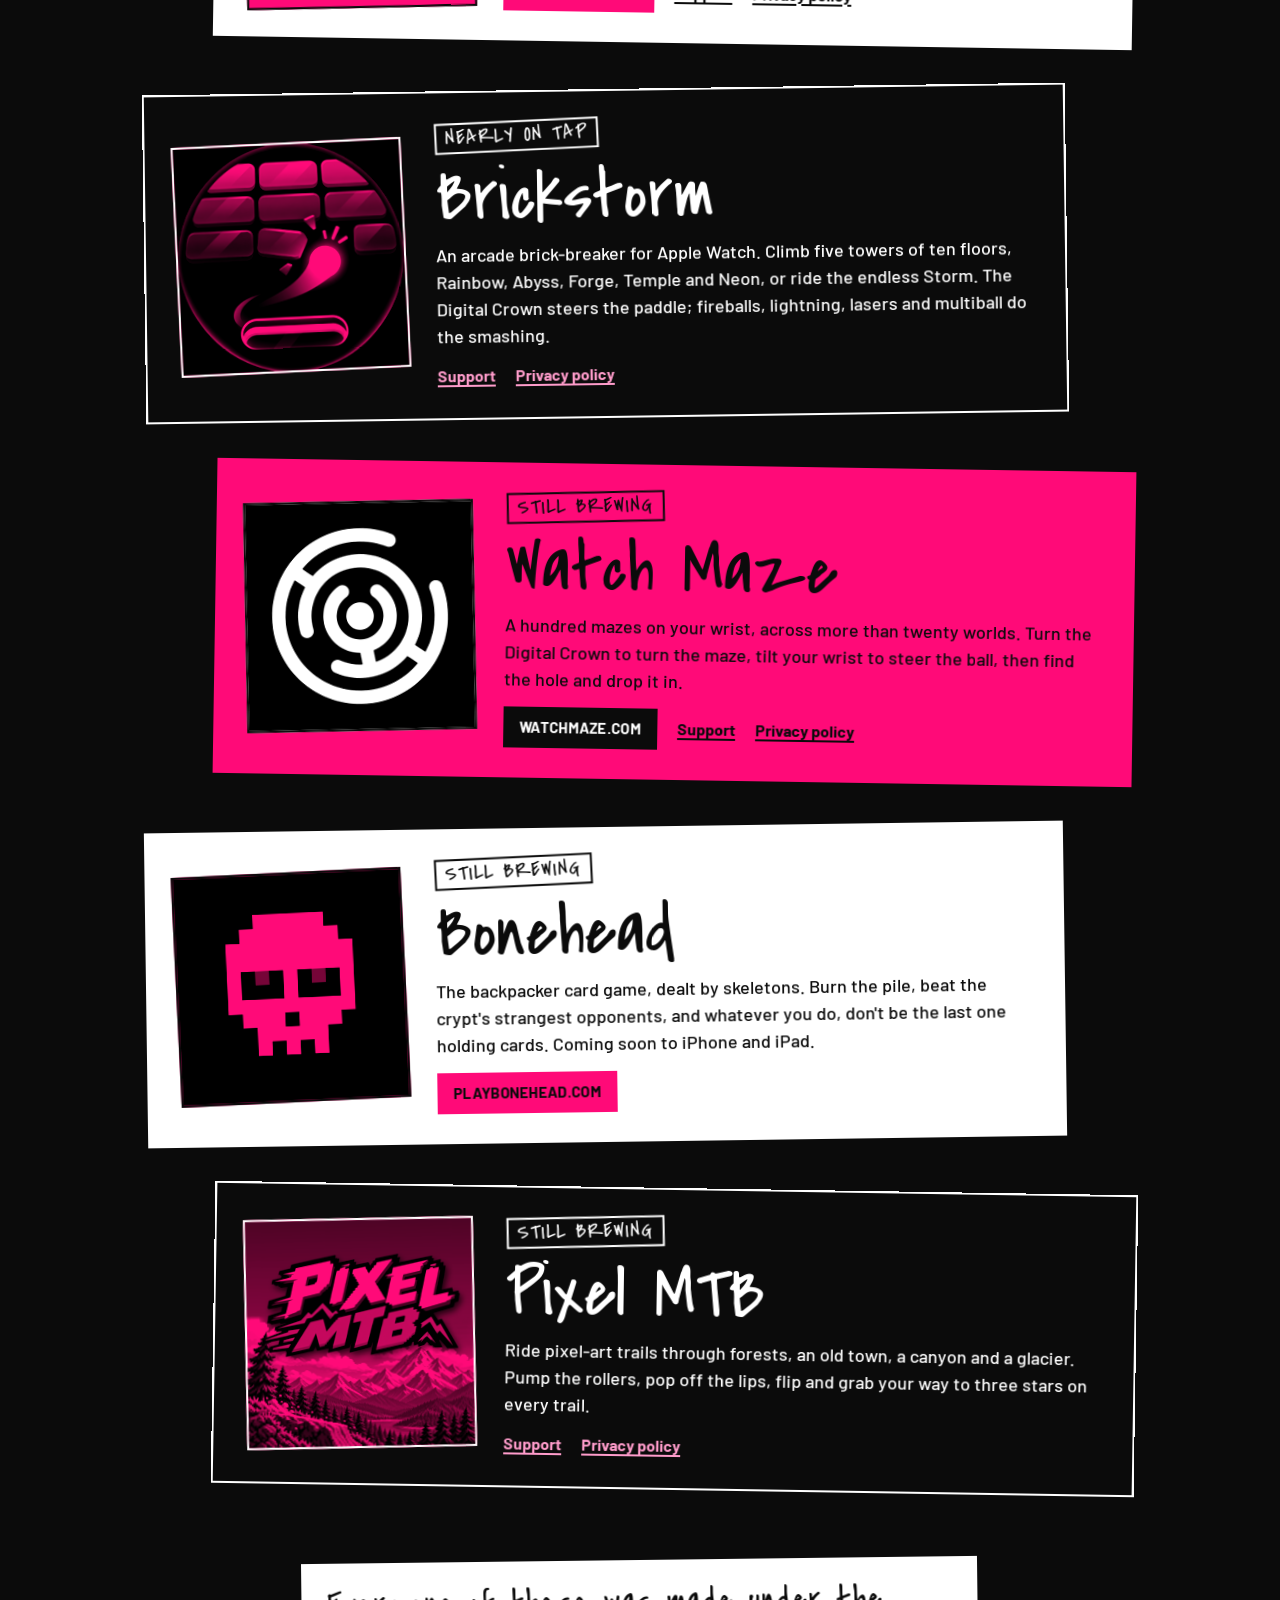
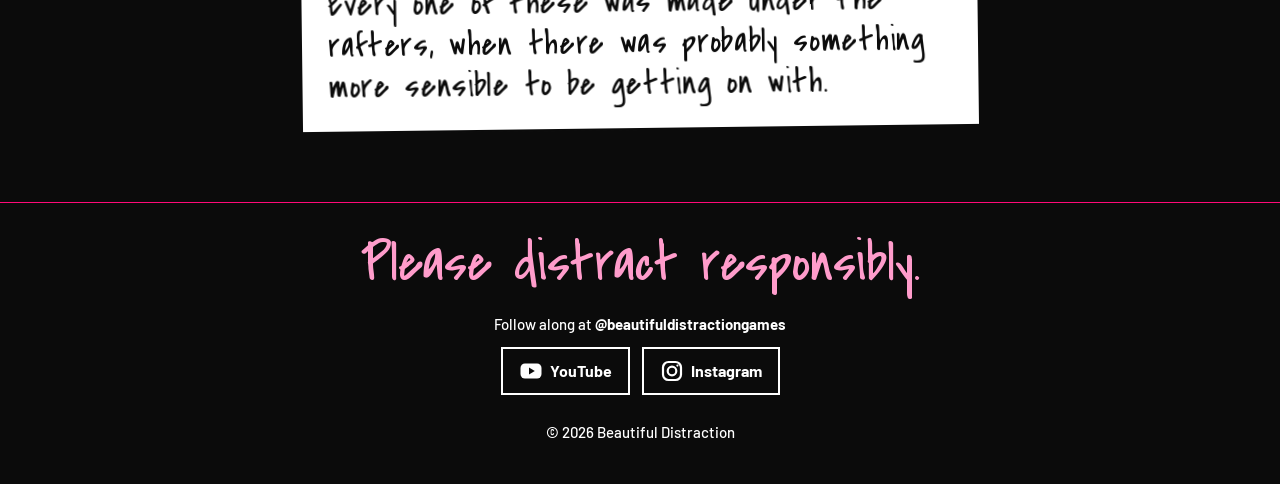
==== commit a6158a7f: "Home: released apps first, smaller heading, YouTube and Instagram links Watch Pinball leads, then th" ====
--- a/index.html
+++ b/index.html
@@ -38,7 +38,10 @@
 </svg>
 
 <div class="bar">
-  <p>Home &gt; Distractions &gt; 6 of 6</p>
+  <div class="bar-in">
+    <p>Home &gt; Distractions &gt; 6 of 6</p>
+    <nav class="social" aria-label="Beautiful Distraction on social media"><a href="https://www.youtube.com/@beautifuldistractiongames" aria-label="YouTube"><svg viewBox="0 0 24 24" aria-hidden="true"><rect x="1.5" y="4.5" width="21" height="15" rx="4.5" fill="currentColor"/><path d="M10 8.6v6.8l5.8-3.4z" fill="var(--glyph)"/></svg><span>YouTube</span></a><a href="https://www.instagram.com/beautifuldistractiongames/" aria-label="Instagram"><svg viewBox="0 0 24 24" aria-hidden="true" fill="none" stroke="currentColor" stroke-width="2.2"><rect x="3" y="3" width="18" height="18" rx="5.5"/><circle cx="12" cy="12" r="4.3"/><circle cx="17.4" cy="6.6" r="1.1" fill="currentColor" stroke="none"/></svg><span>Instagram</span></a></nav>
+  </div>
 </div>
 
 <header class="hero">
@@ -72,22 +75,10 @@
 </header>
 
 <main>
-  <h2 class="knockout"><span>Six ways</span> <span>to get</span> <span>nothing done</span></h2>
+  <h2 class="knockout"><span>Six ways to get nothing done</span></h2>
 
   <div class="apps">
     <section class="app pink">
-      <div class="print"><img src="images/bonehead-icon.png" alt="Bonehead icon" width="256" height="256"></div>
-      <div>
-        <p class="stamp">Still brewing</p>
-        <h3>Bonehead</h3>
-        <p>The backpacker card game, dealt by skeletons. Burn the pile, beat the crypt's strangest opponents, and whatever you do, don't be the last one holding cards. Coming soon to iPhone and iPad.</p>
-        <div class="links">
-          <a class="site" href="https://playbonehead.com">playbonehead.com</a>
-        </div>
-      </div>
-    </section>
-
-    <section class="app white">
       <div class="print"><img src="images/watch-pinball-icon.png" alt="Watch Pinball icon" width="256" height="256"></div>
       <div>
         <p class="stamp">On tap</p>
@@ -101,7 +92,7 @@
       </div>
     </section>
 
-    <section class="app black">
+    <section class="app white">
       <div class="print"><img src="images/watch-toys-icon.png" alt="Watch Toys icon" width="256" height="256"></div>
       <div>
         <p class="stamp">Nearly on tap</p>
@@ -110,6 +101,18 @@
         <div class="links">
           <a class="site" href="https://watchtoys.app">watchtoys.app</a>
           <span class="minor"><a href="watch-toys/">Support</a><a href="watch-toys/privacy/">Privacy policy</a></span>
+        </div>
+      </div>
+    </section>
+
+    <section class="app black">
+      <div class="print"><img src="images/brickstorm-icon.png" alt="Brickstorm icon" width="256" height="256"></div>
+      <div>
+        <p class="stamp">Nearly on tap</p>
+        <h3>Brickstorm</h3>
+        <p>An arcade brick-breaker for Apple Watch. Climb five towers of ten floors, Rainbow, Abyss, Forge, Temple and Neon, or ride the endless Storm. The Digital Crown steers the paddle; fireballs, lightning, lasers and multiball do the smashing.</p>
+        <div class="links">
+          <span class="minor"><a href="brickstorm/">Support</a><a href="brickstorm/privacy/">Privacy policy</a></span>
         </div>
       </div>
     </section>
@@ -127,19 +130,19 @@
       </div>
     </section>
 
-    <section class="app black">
-      <div class="print"><img src="images/brickstorm-icon.png" alt="Brickstorm icon" width="256" height="256"></div>
+    <section class="app white">
+      <div class="print"><img src="images/bonehead-icon.png" alt="Bonehead icon" width="256" height="256"></div>
       <div>
-        <p class="stamp">Nearly on tap</p>
-        <h3>Brickstorm</h3>
-        <p>An arcade brick-breaker for Apple Watch. Climb five towers of ten floors, Rainbow, Abyss, Forge, Temple and Neon, or ride the endless Storm. The Digital Crown steers the paddle; fireballs, lightning, lasers and multiball do the smashing.</p>
+        <p class="stamp">Still brewing</p>
+        <h3>Bonehead</h3>
+        <p>The backpacker card game, dealt by skeletons. Burn the pile, beat the crypt's strangest opponents, and whatever you do, don't be the last one holding cards. Coming soon to iPhone and iPad.</p>
         <div class="links">
-          <span class="minor"><a href="brickstorm/">Support</a><a href="brickstorm/privacy/">Privacy policy</a></span>
+          <a class="site" href="https://playbonehead.com">playbonehead.com</a>
         </div>
       </div>
     </section>
 
-    <section class="app white">
+    <section class="app black">
       <div class="print"><img src="images/pixel-mtb-icon.png" alt="Pixel MTB icon" width="256" height="256"></div>
       <div>
         <p class="stamp">Still brewing</p>
@@ -159,6 +162,8 @@
 
 <footer>
   <p class="sign-off">Please distract responsibly.</p>
+  <p class="follow">Follow along at <strong>@beautifuldistractiongames</strong></p>
+  <nav class="social big" aria-label="Beautiful Distraction on social media"><a href="https://www.youtube.com/@beautifuldistractiongames" aria-label="YouTube"><svg viewBox="0 0 24 24" aria-hidden="true"><rect x="1.5" y="4.5" width="21" height="15" rx="4.5" fill="currentColor"/><path d="M10 8.6v6.8l5.8-3.4z" fill="var(--glyph)"/></svg><span>YouTube</span></a><a href="https://www.instagram.com/beautifuldistractiongames/" aria-label="Instagram"><svg viewBox="0 0 24 24" aria-hidden="true" fill="none" stroke="currentColor" stroke-width="2.2"><rect x="3" y="3" width="18" height="18" rx="5.5"/><circle cx="12" cy="12" r="4.3"/><circle cx="17.4" cy="6.6" r="1.1" fill="currentColor" stroke="none"/></svg><span>Instagram</span></a></nav>
   <p>© 2026 Beautiful Distraction</p>
 </footer>
 
--- a/home/home.css
+++ b/home/home.css
@@ -9,7 +9,7 @@
   --hand: "Covered By Your Grace", "Marker Felt", cursive;
   --text: "Barlow", -apple-system, BlinkMacSystemFont, "Segoe UI", system-ui, sans-serif;
   --title: clamp(64px, 16vw, 176px);
-  --heading: clamp(52px, 9vw, 92px);
+  --heading: clamp(30px, 4.6vw, 46px);
   --name: clamp(50px, 6.6vw, 72px);
 }
 
@@ -42,7 +42,12 @@
 .wing-fill { fill: var(--ink); }
 
 .bar { background: var(--black); color: var(--paper); border-bottom: 1px solid var(--ink); padding: 11px 24px; font-size: 15px; }
-.bar p { max-width: 1040px; margin: 0 auto; }
+.bar-in { max-width: 1040px; margin: 0 auto; display: flex; align-items: center; justify-content: space-between; gap: 16px; }
+.social { display: flex; gap: 18px; --glyph: var(--black); }
+.social a { display: inline-flex; align-items: center; gap: 7px; color: var(--paper); text-decoration: none; font-weight: 700; }
+.social a:hover { color: var(--ink); }
+.social a:focus-visible { outline: 3px solid var(--blue); outline-offset: 3px; }
+.social svg { width: 20px; height: 20px; flex: none; }
 
 /* The big label. */
 .hero { position: relative; max-width: 1120px; margin: 0 auto; padding: 96px 24px 72px; }
@@ -140,7 +145,7 @@
 /* Page content. */
 main { max-width: 1040px; margin: 0 auto; padding: 0 24px; }
 .knockout { margin: 8px 0 40px; font: 400 var(--heading)/1 var(--display); }
-.knockout span { display: table; padding: 0 14px 2px; background: var(--paper); }
+.knockout span { display: inline-block; padding: 2px 12px 4px; background: var(--paper); transform: rotate(-1deg); }
 
 .apps { display: grid; gap: 44px; }
 .app {
@@ -193,10 +198,16 @@
 
 footer { margin-top: 72px; padding: 30px 24px 40px; background: var(--black); color: var(--paper); text-align: center; font-size: 15px; border-top: 1px solid var(--ink); }
 .sign-off { font: 400 clamp(38px, 5.4vw, 56px)/1.1 var(--display); color: var(--ink-pale); margin-bottom: 8px; }
+.follow { margin: 18px 0 12px; }
+.social.big { justify-content: center; gap: 12px; margin-bottom: 26px; }
+.social.big a { padding: 10px 16px; border: 2px solid var(--paper); font-size: 16px; }
+.social.big a:hover { background: var(--ink); border-color: var(--ink); color: var(--black); --glyph: var(--ink); }
+.social.big svg { width: 24px; height: 24px; }
 
 @media (max-width: 640px) {
   body { font-size: 17px; }
   .bar { padding-inline: 16px; }
+  .bar .social span { display: none; }
   .hero { padding: 132px 16px 52px; }
   .label { padding: 30px 16px 22px; box-shadow: 6px 7px 0 var(--black); }
   main { padding: 0 16px; }
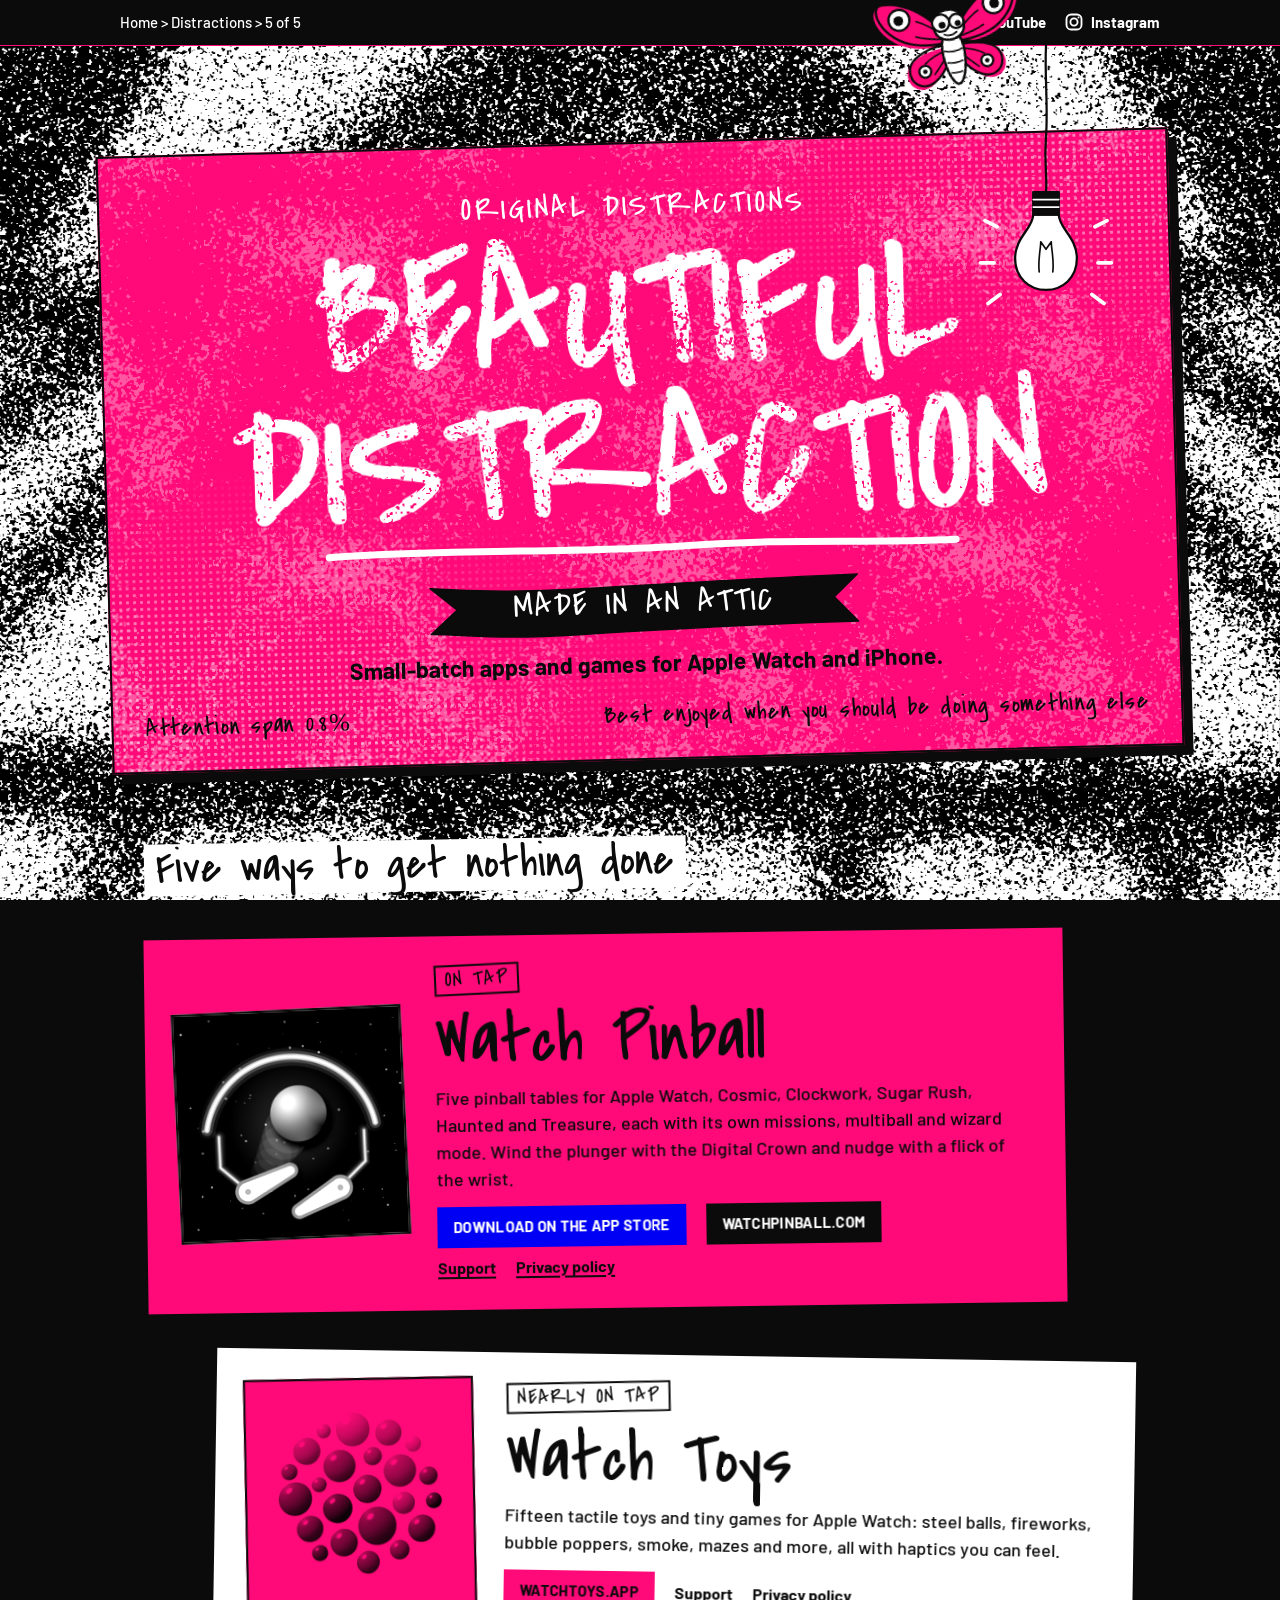
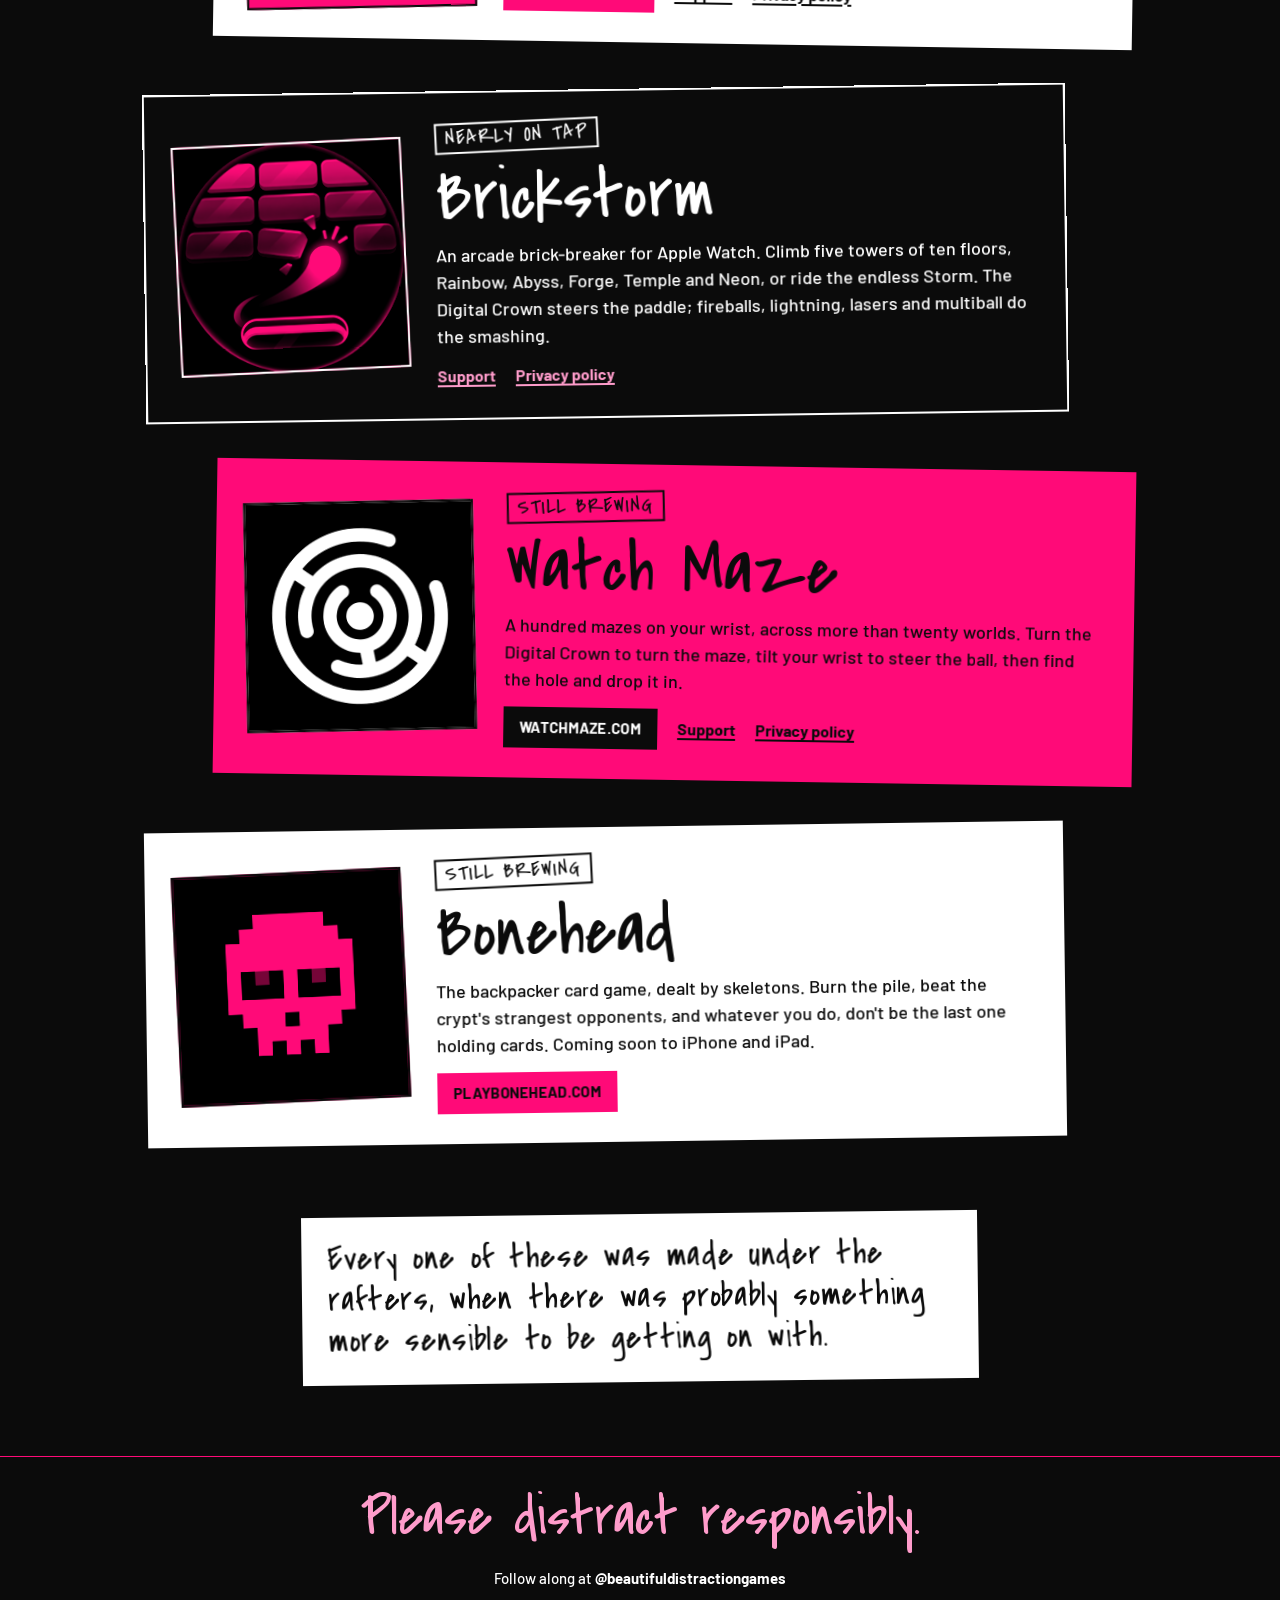
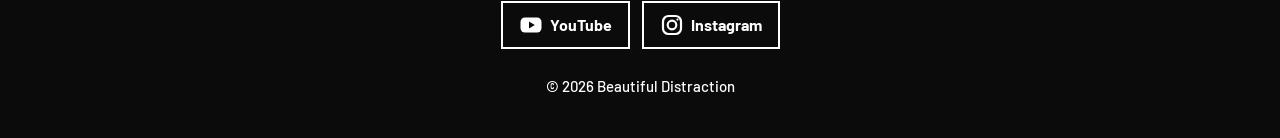
==== commit a8c03320: "Home: hide Pixel MTB for now Its card stays in index.html as a comment, and its support and privacy " ====
--- a/index.html
+++ b/index.html
@@ -39,7 +39,7 @@
 
 <div class="bar">
   <div class="bar-in">
-    <p>Home &gt; Distractions &gt; 6 of 6</p>
+    <p>Home &gt; Distractions &gt; 5 of 5</p>
     <nav class="social" aria-label="Beautiful Distraction on social media"><a href="https://www.youtube.com/@beautifuldistractiongames" aria-label="YouTube"><svg viewBox="0 0 24 24" aria-hidden="true"><rect x="1.5" y="4.5" width="21" height="15" rx="4.5" fill="currentColor"/><path d="M10 8.6v6.8l5.8-3.4z" fill="var(--glyph)"/></svg><span>YouTube</span></a><a href="https://www.instagram.com/beautifuldistractiongames/" aria-label="Instagram"><svg viewBox="0 0 24 24" aria-hidden="true" fill="none" stroke="currentColor" stroke-width="2.2"><rect x="3" y="3" width="18" height="18" rx="5.5"/><circle cx="12" cy="12" r="4.3"/><circle cx="17.4" cy="6.6" r="1.1" fill="currentColor" stroke="none"/></svg><span>Instagram</span></a></nav>
   </div>
 </div>
@@ -75,7 +75,7 @@
 </header>
 
 <main>
-  <h2 class="knockout"><span>Six ways to get nothing done</span></h2>
+  <h2 class="knockout"><span>Five ways to get nothing done</span></h2>
 
   <div class="apps">
     <section class="app pink">
@@ -142,6 +142,7 @@
       </div>
     </section>
 
+    <!-- Pixel MTB is hidden for now. To bring it back, uncomment this card and update the counts.
     <section class="app black">
       <div class="print"><img src="images/pixel-mtb-icon.png" alt="Pixel MTB icon" width="256" height="256"></div>
       <div>
@@ -153,6 +154,7 @@
         </div>
       </div>
     </section>
+    -->
   </div>
 
   <section class="note">
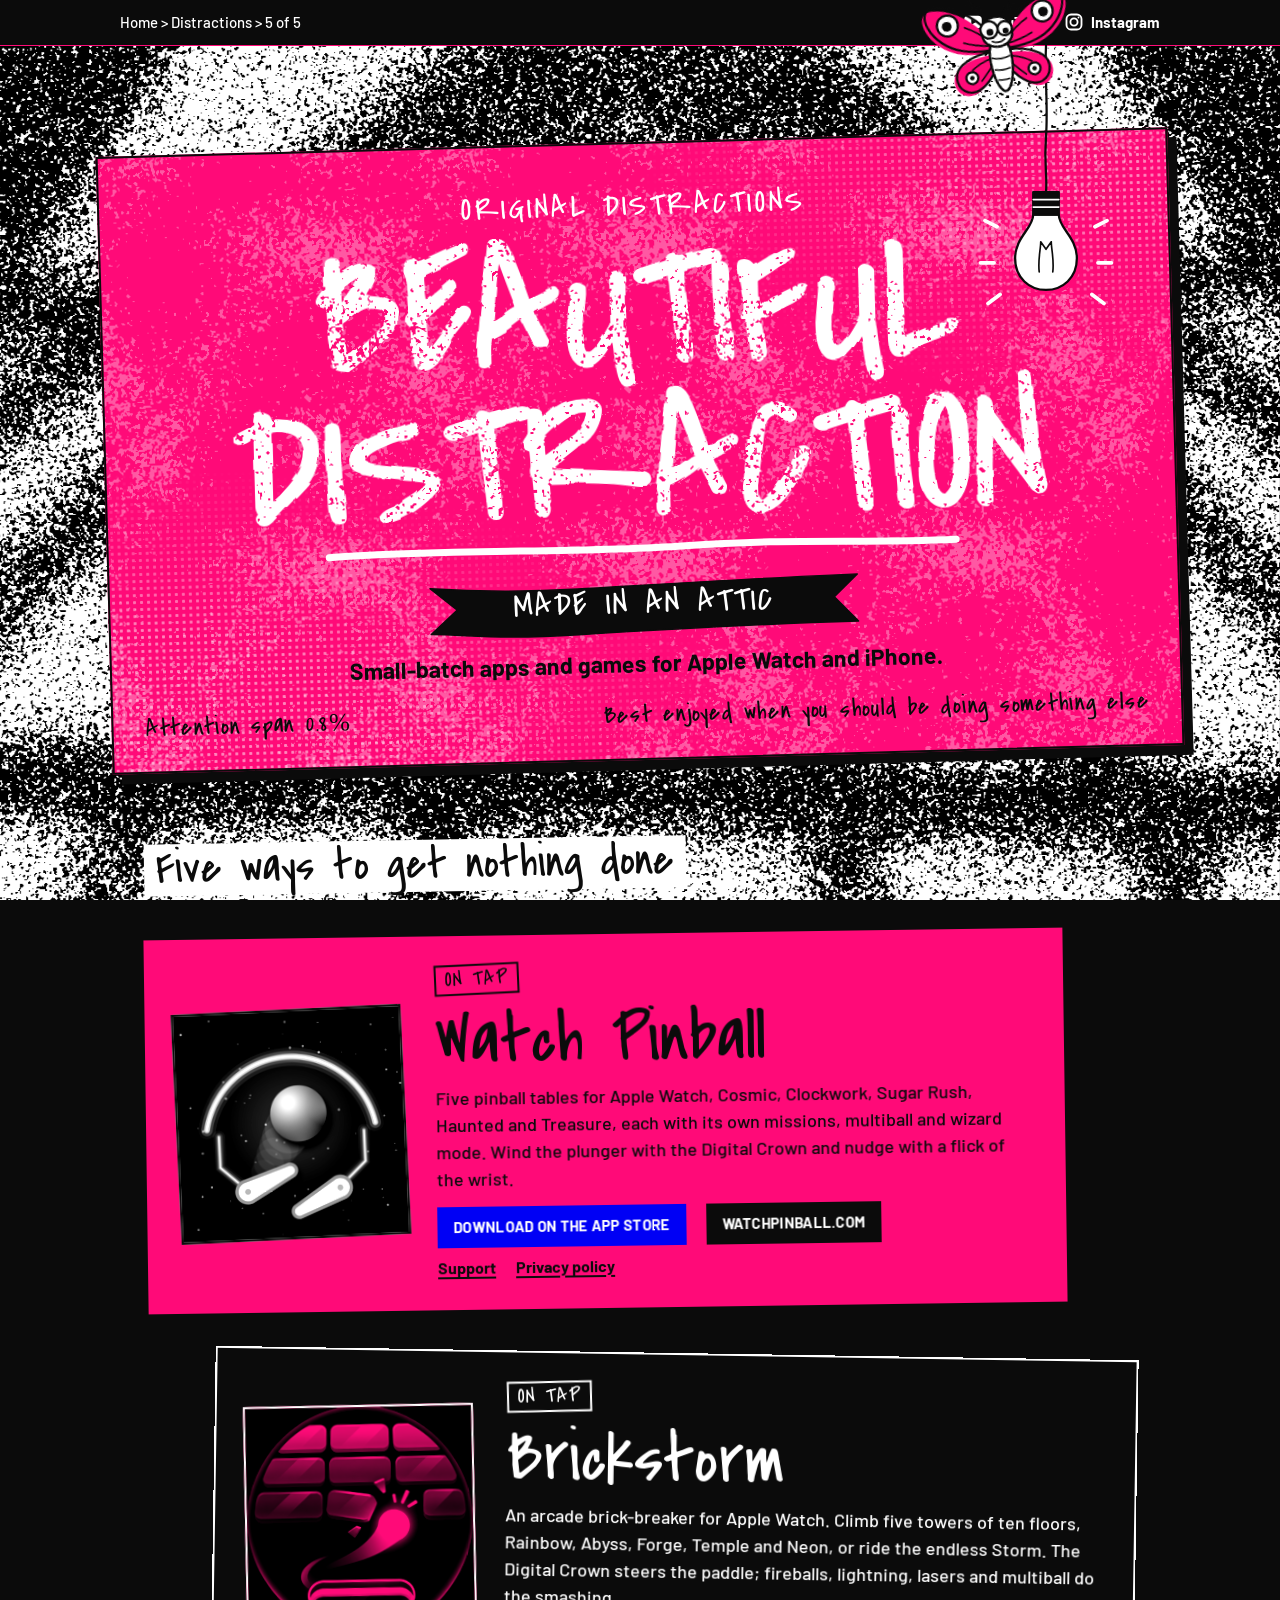
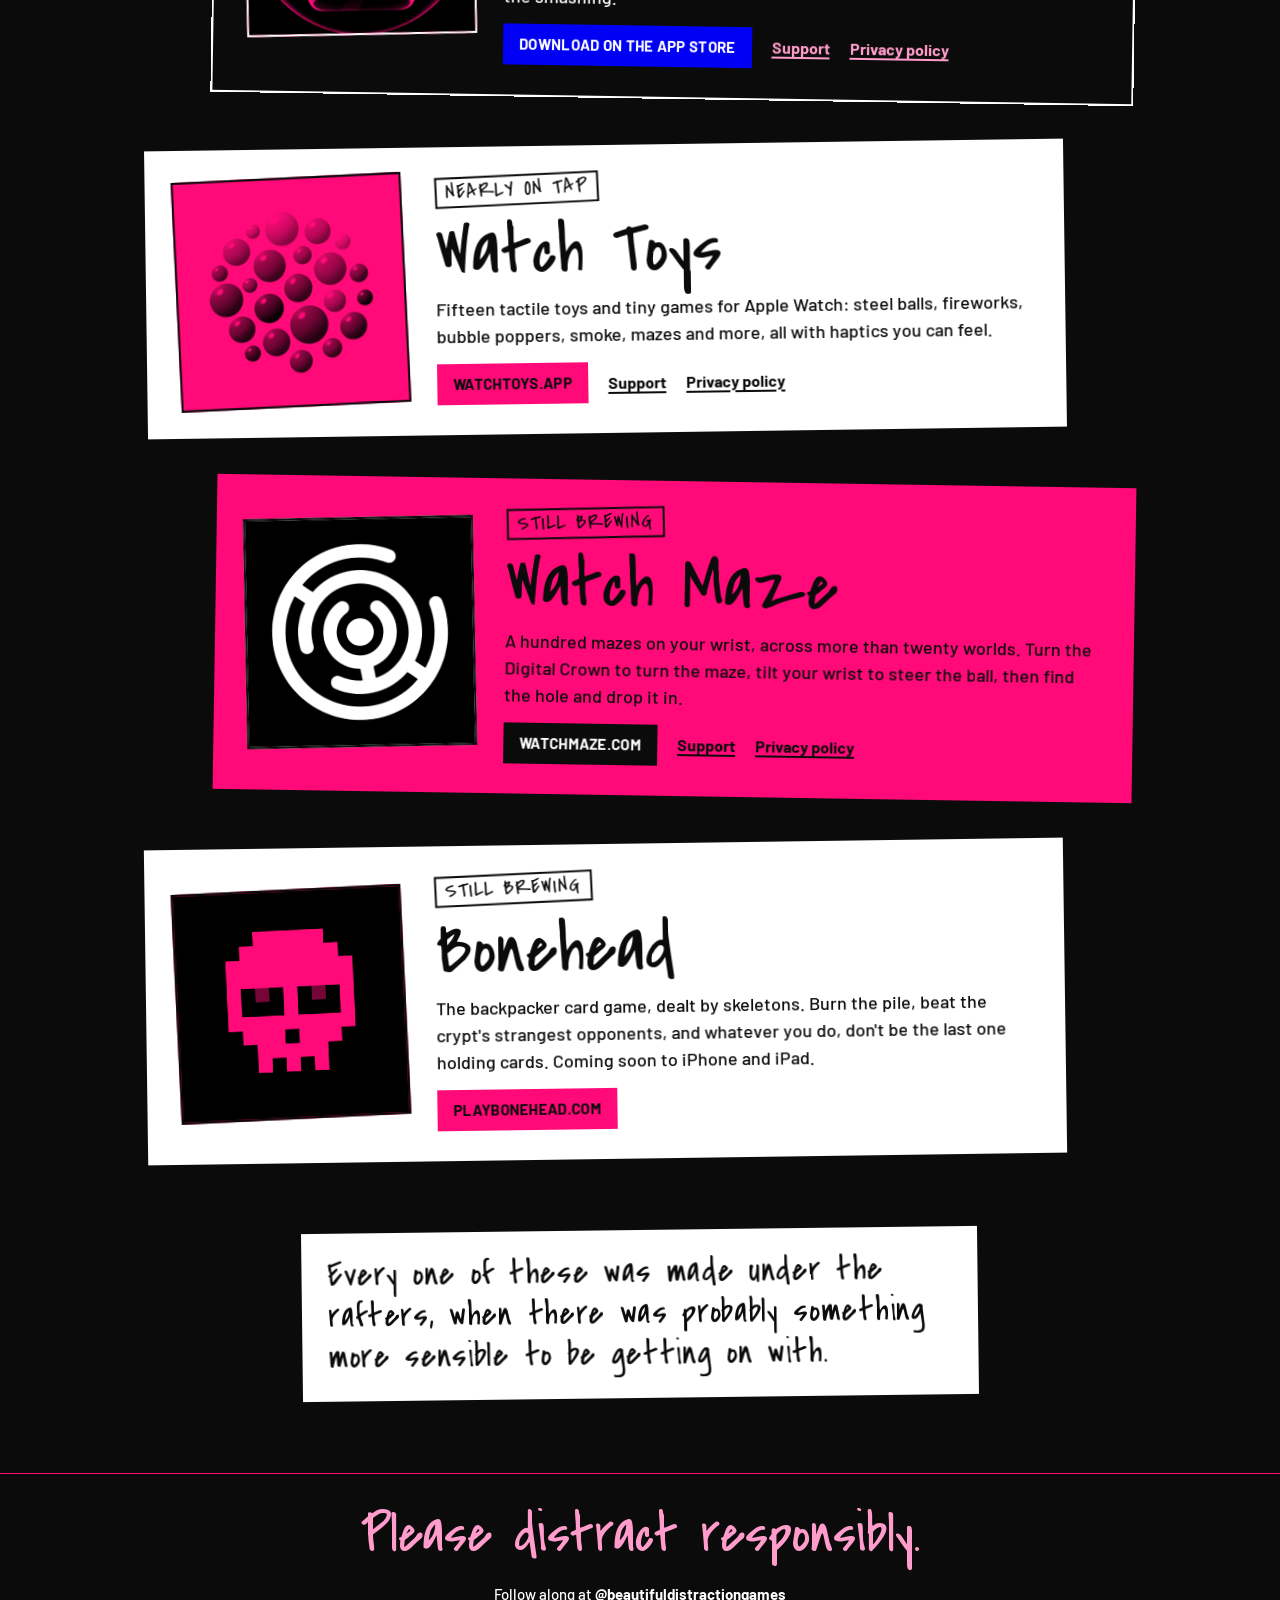
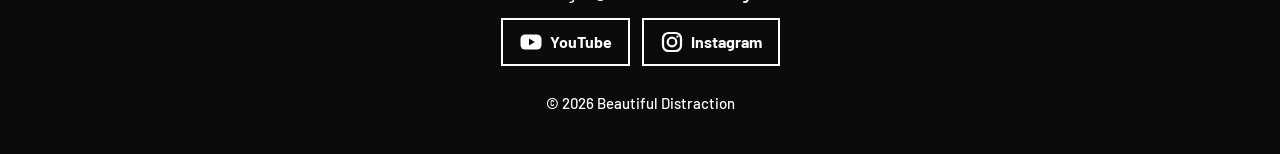
==== commit 6e700674: "Brickstorm is out: On tap, App Store link, up beside Pinball Co-Authored-By: Claude Opus 5.5 <norepl" ====
--- a/index.html
+++ b/index.html
@@ -92,6 +92,19 @@
       </div>
     </section>
 
+    <section class="app black">
+      <div class="print"><img src="images/brickstorm-icon.png" alt="Brickstorm icon" width="256" height="256"></div>
+      <div>
+        <p class="stamp">On tap</p>
+        <h3>Brickstorm</h3>
+        <p>An arcade brick-breaker for Apple Watch. Climb five towers of ten floors, Rainbow, Abyss, Forge, Temple and Neon, or ride the endless Storm. The Digital Crown steers the paddle; fireballs, lightning, lasers and multiball do the smashing.</p>
+        <div class="links">
+          <a class="store" href="https://apps.apple.com/app/id6829541408">Download on the App Store</a>
+          <span class="minor"><a href="brickstorm/">Support</a><a href="brickstorm/privacy/">Privacy policy</a></span>
+        </div>
+      </div>
+    </section>
+
     <section class="app white">
       <div class="print"><img src="images/watch-toys-icon.png" alt="Watch Toys icon" width="256" height="256"></div>
       <div>
@@ -101,18 +114,6 @@
         <div class="links">
           <a class="site" href="https://watchtoys.app">watchtoys.app</a>
           <span class="minor"><a href="watch-toys/">Support</a><a href="watch-toys/privacy/">Privacy policy</a></span>
-        </div>
-      </div>
-    </section>
-
-    <section class="app black">
-      <div class="print"><img src="images/brickstorm-icon.png" alt="Brickstorm icon" width="256" height="256"></div>
-      <div>
-        <p class="stamp">Nearly on tap</p>
-        <h3>Brickstorm</h3>
-        <p>An arcade brick-breaker for Apple Watch. Climb five towers of ten floors, Rainbow, Abyss, Forge, Temple and Neon, or ride the endless Storm. The Digital Crown steers the paddle; fireballs, lightning, lasers and multiball do the smashing.</p>
-        <div class="links">
-          <span class="minor"><a href="brickstorm/">Support</a><a href="brickstorm/privacy/">Privacy policy</a></span>
         </div>
       </div>
     </section>
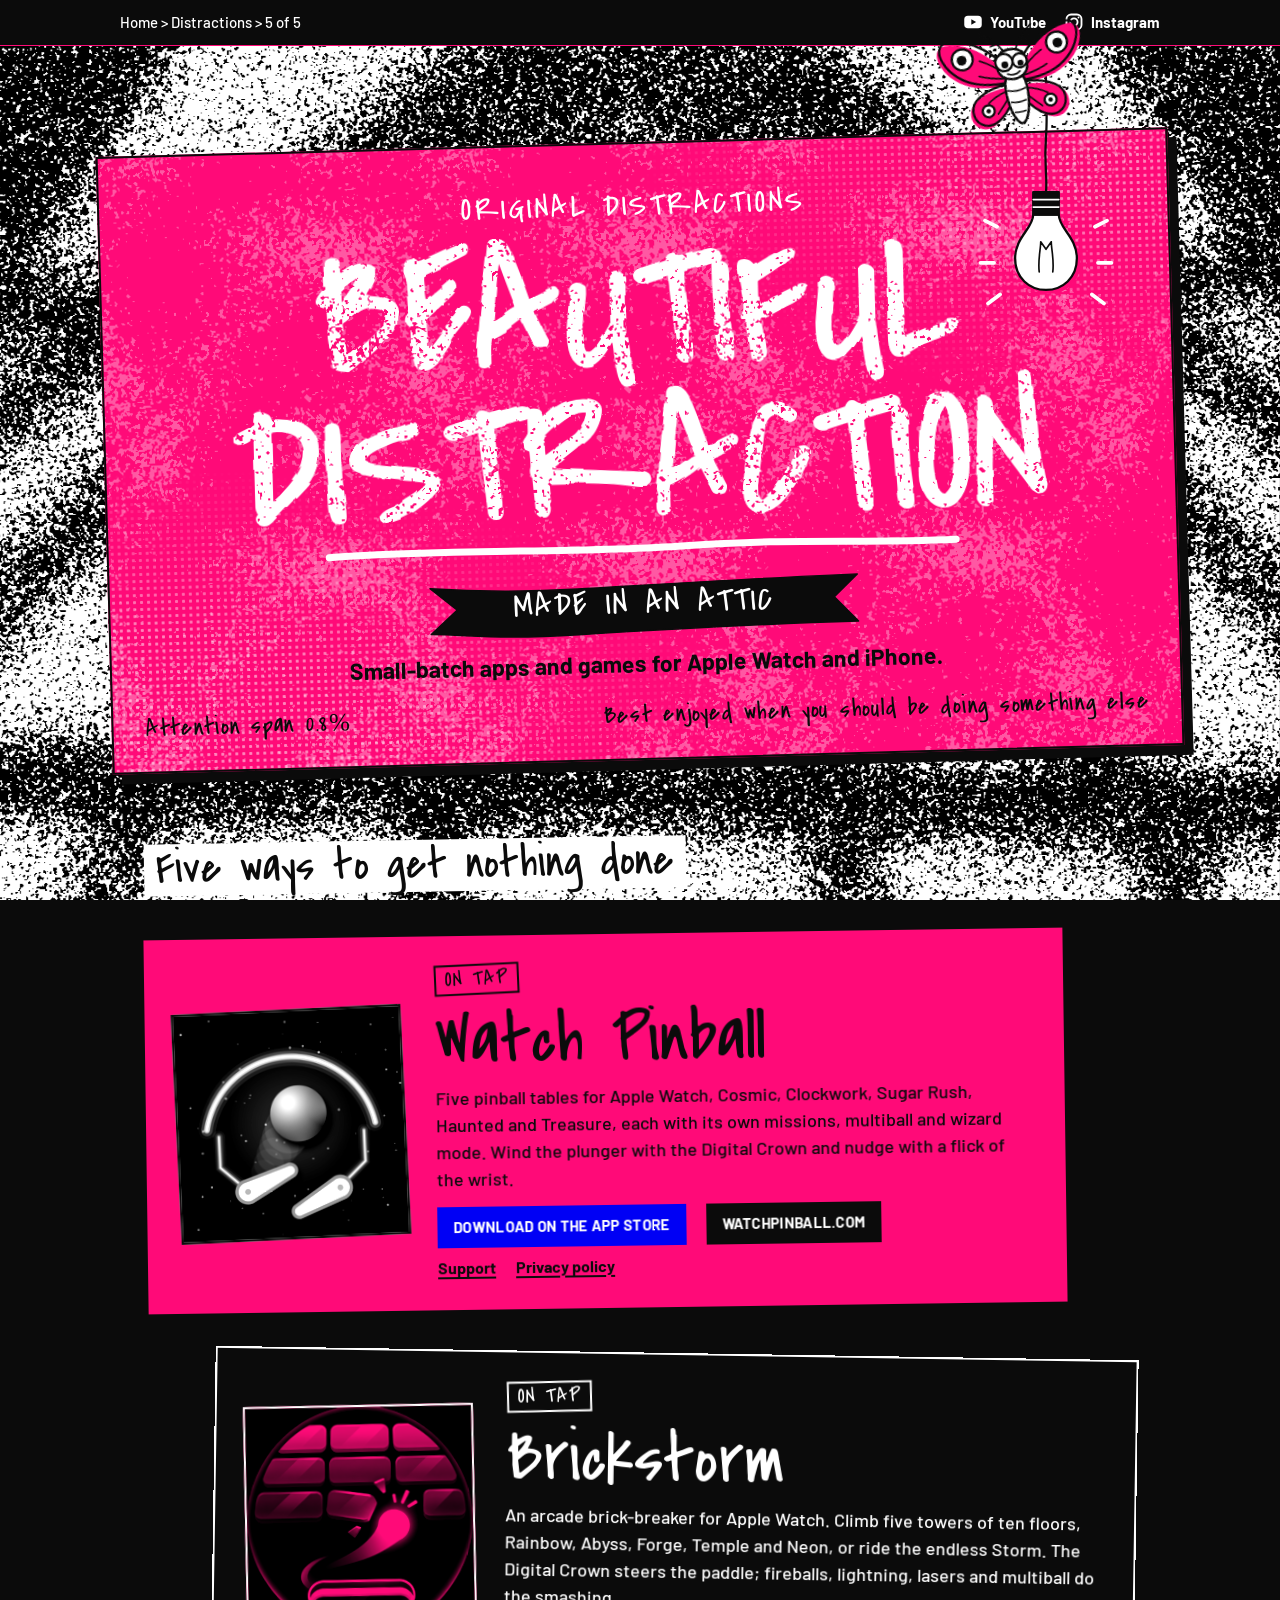
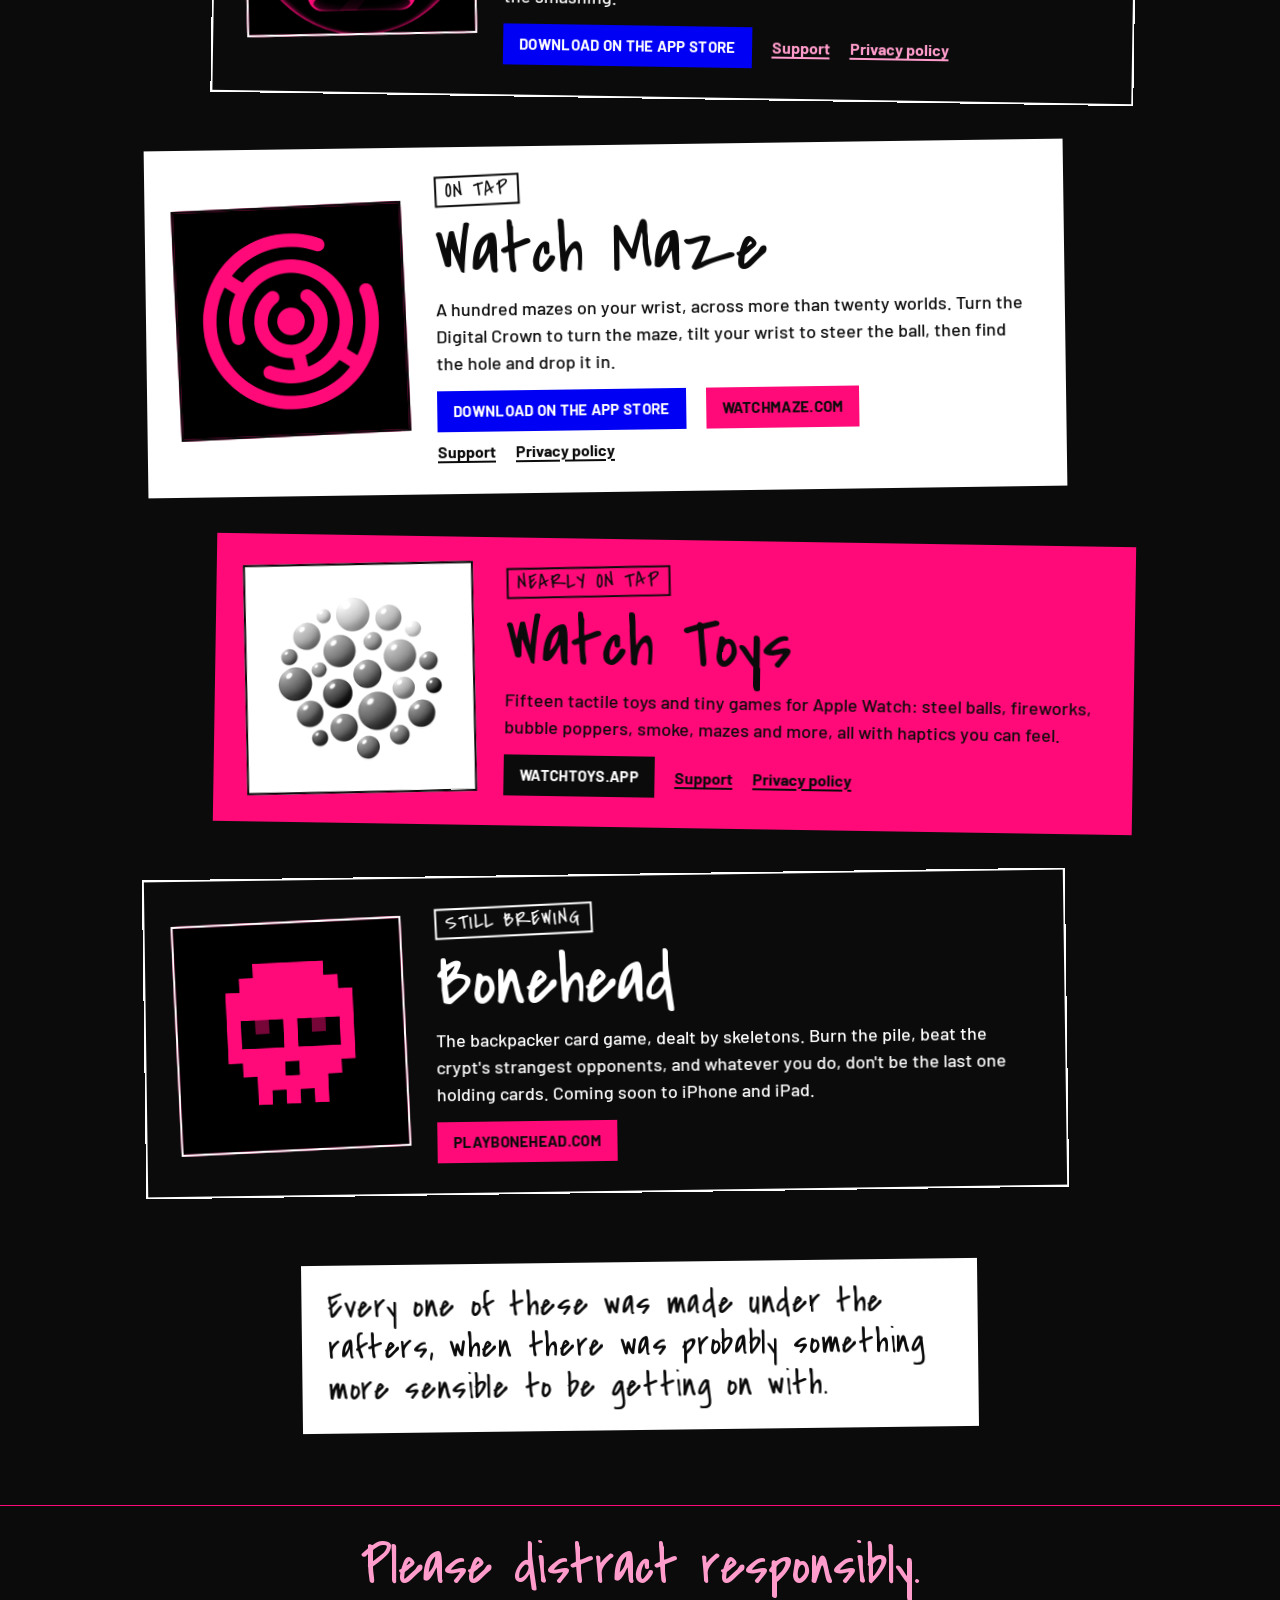
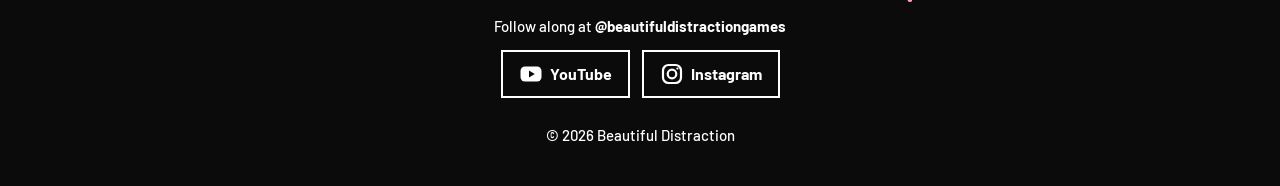
==== commit 5c1f9200: "Watch Maze is out: On tap, App Store link, up with the released apps Co-Authored-By: Claude Opus 5.5" ====
--- a/index.html
+++ b/index.html
@@ -106,6 +106,20 @@
     </section>
 
     <section class="app white">
+      <div class="print"><img src="images/watch-maze-icon.png" alt="Watch Maze icon" width="256" height="256"></div>
+      <div>
+        <p class="stamp">On tap</p>
+        <h3>Watch Maze</h3>
+        <p>A hundred mazes on your wrist, across more than twenty worlds. Turn the Digital Crown to turn the maze, tilt your wrist to steer the ball, then find the hole and drop it in.</p>
+        <div class="links">
+          <a class="store" href="https://apps.apple.com/app/id6833099862">Download on the App Store</a>
+          <a class="site" href="https://watchmaze.com">watchmaze.com</a>
+          <span class="minor"><a href="https://watchmaze.com/support/">Support</a><a href="https://watchmaze.com/privacy/">Privacy policy</a></span>
+        </div>
+      </div>
+    </section>
+
+    <section class="app pink">
       <div class="print"><img src="images/watch-toys-icon.png" alt="Watch Toys icon" width="256" height="256"></div>
       <div>
         <p class="stamp">Nearly on tap</p>
@@ -118,20 +132,7 @@
       </div>
     </section>
 
-    <section class="app pink">
-      <div class="print"><img src="images/watch-maze-icon.png" alt="Watch Maze icon" width="256" height="256"></div>
-      <div>
-        <p class="stamp">Still brewing</p>
-        <h3>Watch Maze</h3>
-        <p>A hundred mazes on your wrist, across more than twenty worlds. Turn the Digital Crown to turn the maze, tilt your wrist to steer the ball, then find the hole and drop it in.</p>
-        <div class="links">
-          <a class="site" href="https://watchmaze.com">watchmaze.com</a>
-          <span class="minor"><a href="https://watchmaze.com/support/">Support</a><a href="https://watchmaze.com/privacy/">Privacy policy</a></span>
-        </div>
-      </div>
-    </section>
-
-    <section class="app white">
+    <section class="app black">
       <div class="print"><img src="images/bonehead-icon.png" alt="Bonehead icon" width="256" height="256"></div>
       <div>
         <p class="stamp">Still brewing</p>
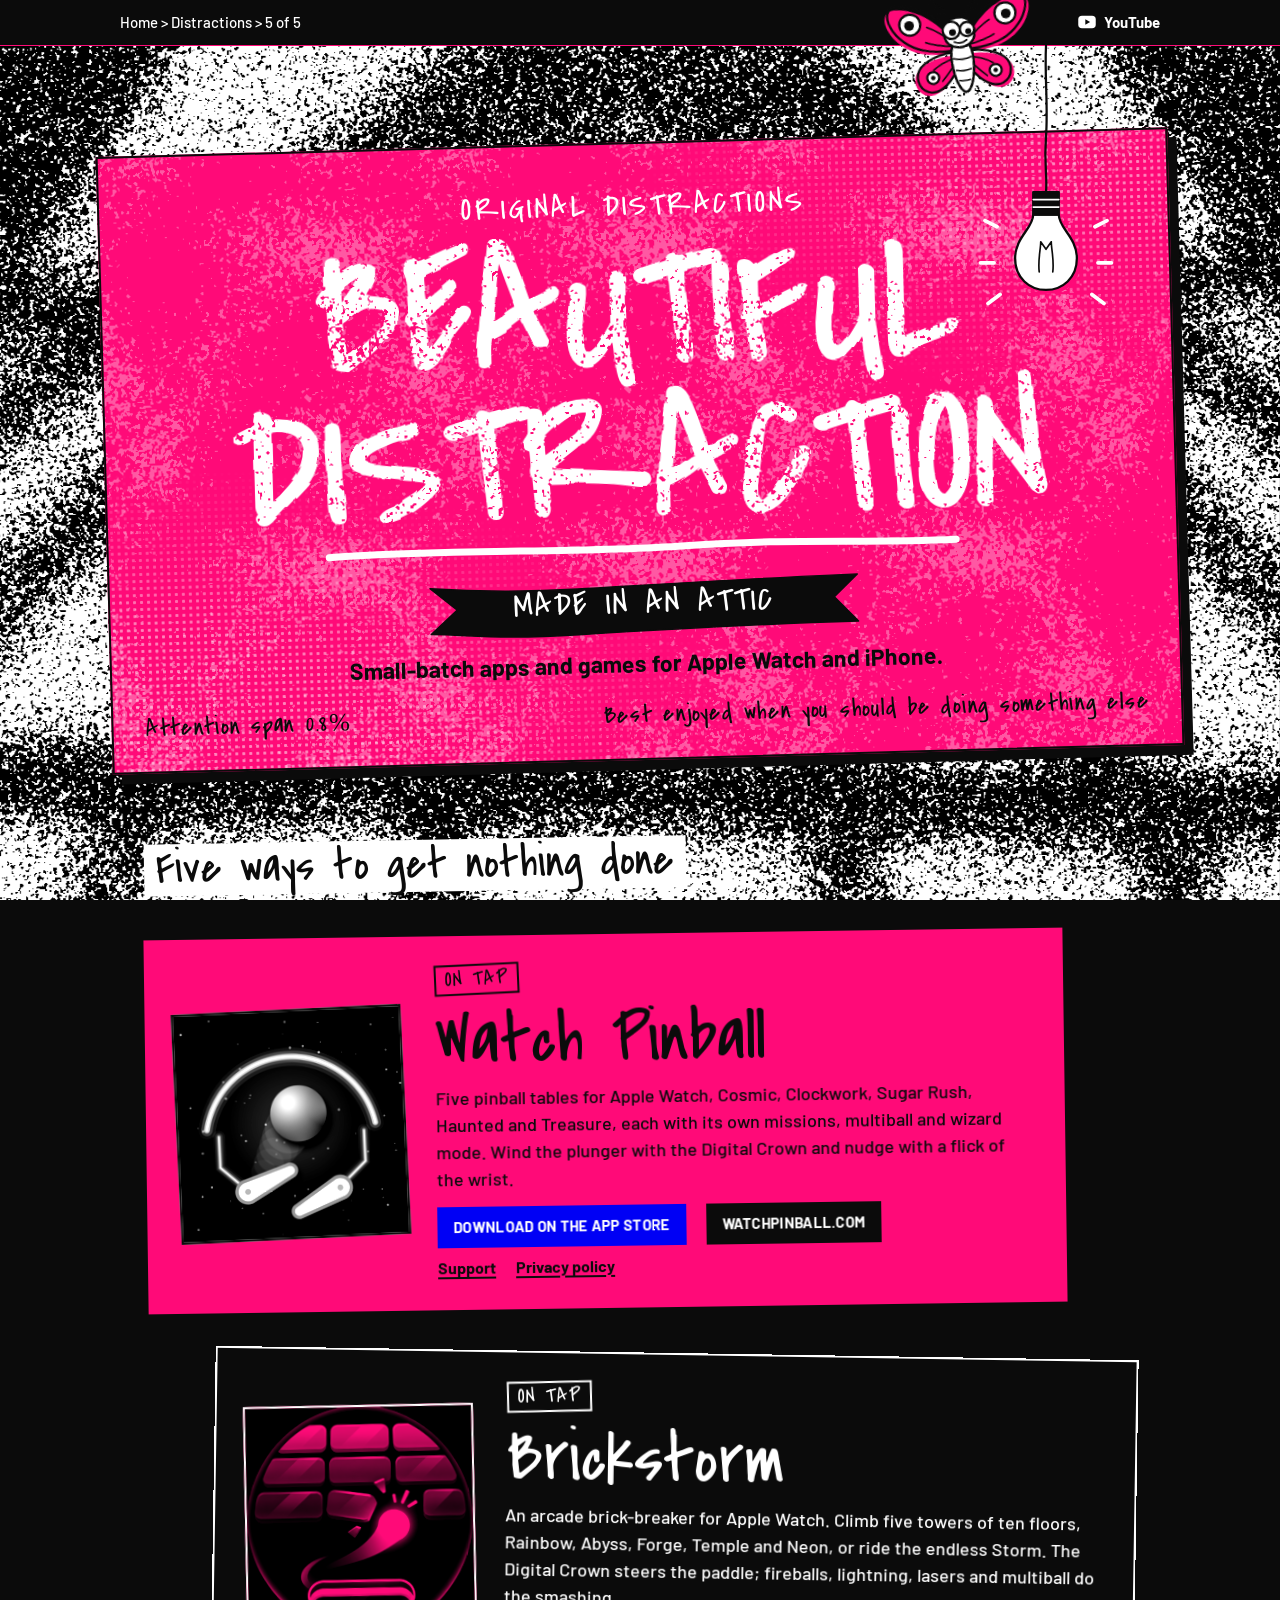
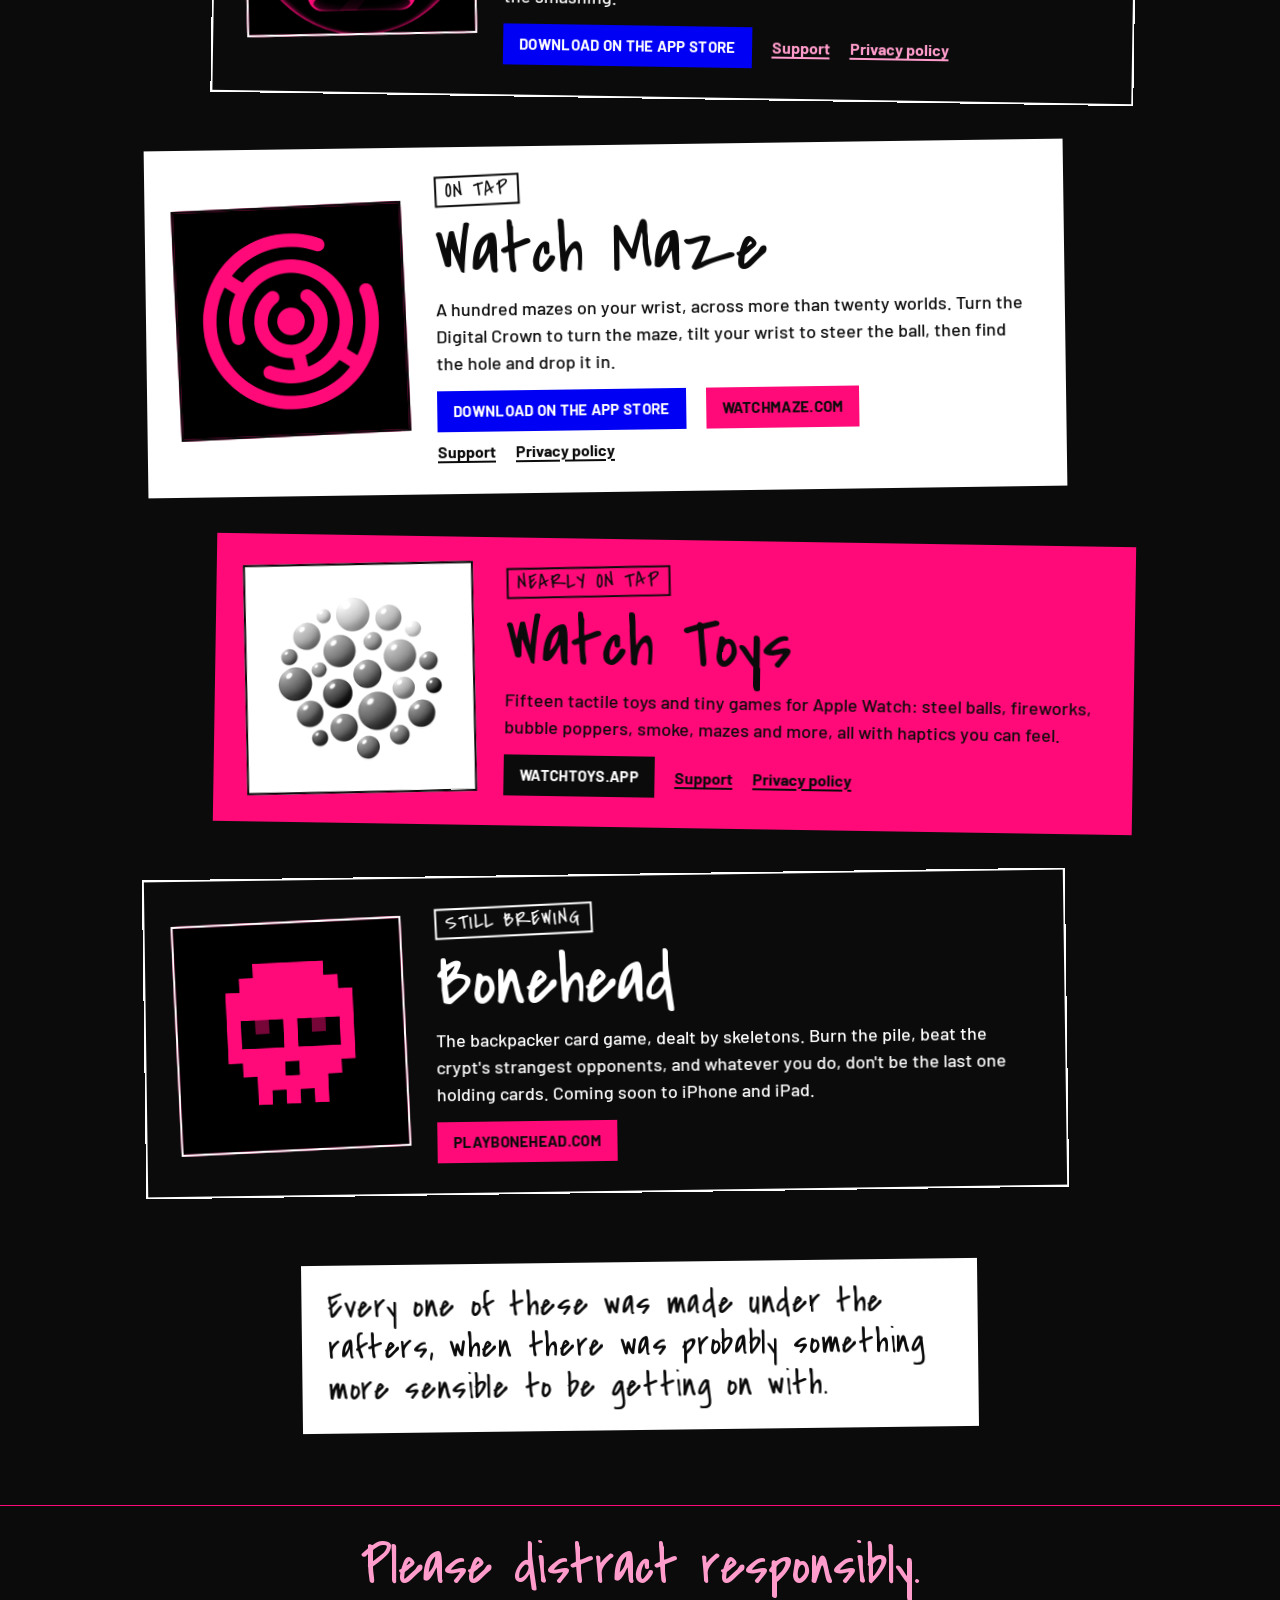
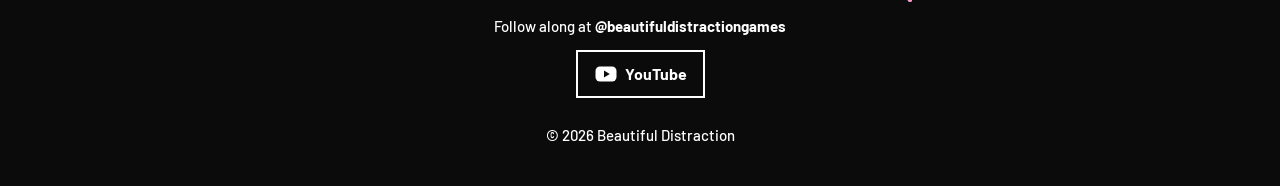
==== commit 520206e6: "Remove the Instagram links (account disabled 26 Nov); YouTube stays Co-Authored-By: Claude Opus 5.5 " ====
--- a/index.html
+++ b/index.html
@@ -40,7 +40,7 @@
 <div class="bar">
   <div class="bar-in">
     <p>Home &gt; Distractions &gt; 5 of 5</p>
-    <nav class="social" aria-label="Beautiful Distraction on social media"><a href="https://www.youtube.com/@beautifuldistractiongames" aria-label="YouTube"><svg viewBox="0 0 24 24" aria-hidden="true"><rect x="1.5" y="4.5" width="21" height="15" rx="4.5" fill="currentColor"/><path d="M10 8.6v6.8l5.8-3.4z" fill="var(--glyph)"/></svg><span>YouTube</span></a><a href="https://www.instagram.com/beautifuldistractiongames/" aria-label="Instagram"><svg viewBox="0 0 24 24" aria-hidden="true" fill="none" stroke="currentColor" stroke-width="2.2"><rect x="3" y="3" width="18" height="18" rx="5.5"/><circle cx="12" cy="12" r="4.3"/><circle cx="17.4" cy="6.6" r="1.1" fill="currentColor" stroke="none"/></svg><span>Instagram</span></a></nav>
+    <nav class="social" aria-label="Beautiful Distraction on social media"><a href="https://www.youtube.com/@beautifuldistractiongames" aria-label="YouTube"><svg viewBox="0 0 24 24" aria-hidden="true"><rect x="1.5" y="4.5" width="21" height="15" rx="4.5" fill="currentColor"/><path d="M10 8.6v6.8l5.8-3.4z" fill="var(--glyph)"/></svg><span>YouTube</span></a></nav>
   </div>
 </div>
 
@@ -167,7 +167,7 @@
 <footer>
   <p class="sign-off">Please distract responsibly.</p>
   <p class="follow">Follow along at <strong>@beautifuldistractiongames</strong></p>
-  <nav class="social big" aria-label="Beautiful Distraction on social media"><a href="https://www.youtube.com/@beautifuldistractiongames" aria-label="YouTube"><svg viewBox="0 0 24 24" aria-hidden="true"><rect x="1.5" y="4.5" width="21" height="15" rx="4.5" fill="currentColor"/><path d="M10 8.6v6.8l5.8-3.4z" fill="var(--glyph)"/></svg><span>YouTube</span></a><a href="https://www.instagram.com/beautifuldistractiongames/" aria-label="Instagram"><svg viewBox="0 0 24 24" aria-hidden="true" fill="none" stroke="currentColor" stroke-width="2.2"><rect x="3" y="3" width="18" height="18" rx="5.5"/><circle cx="12" cy="12" r="4.3"/><circle cx="17.4" cy="6.6" r="1.1" fill="currentColor" stroke="none"/></svg><span>Instagram</span></a></nav>
+  <nav class="social big" aria-label="Beautiful Distraction on social media"><a href="https://www.youtube.com/@beautifuldistractiongames" aria-label="YouTube"><svg viewBox="0 0 24 24" aria-hidden="true"><rect x="1.5" y="4.5" width="21" height="15" rx="4.5" fill="currentColor"/><path d="M10 8.6v6.8l5.8-3.4z" fill="var(--glyph)"/></svg><span>YouTube</span></a></nav>
   <p>© 2026 Beautiful Distraction</p>
 </footer>
 
